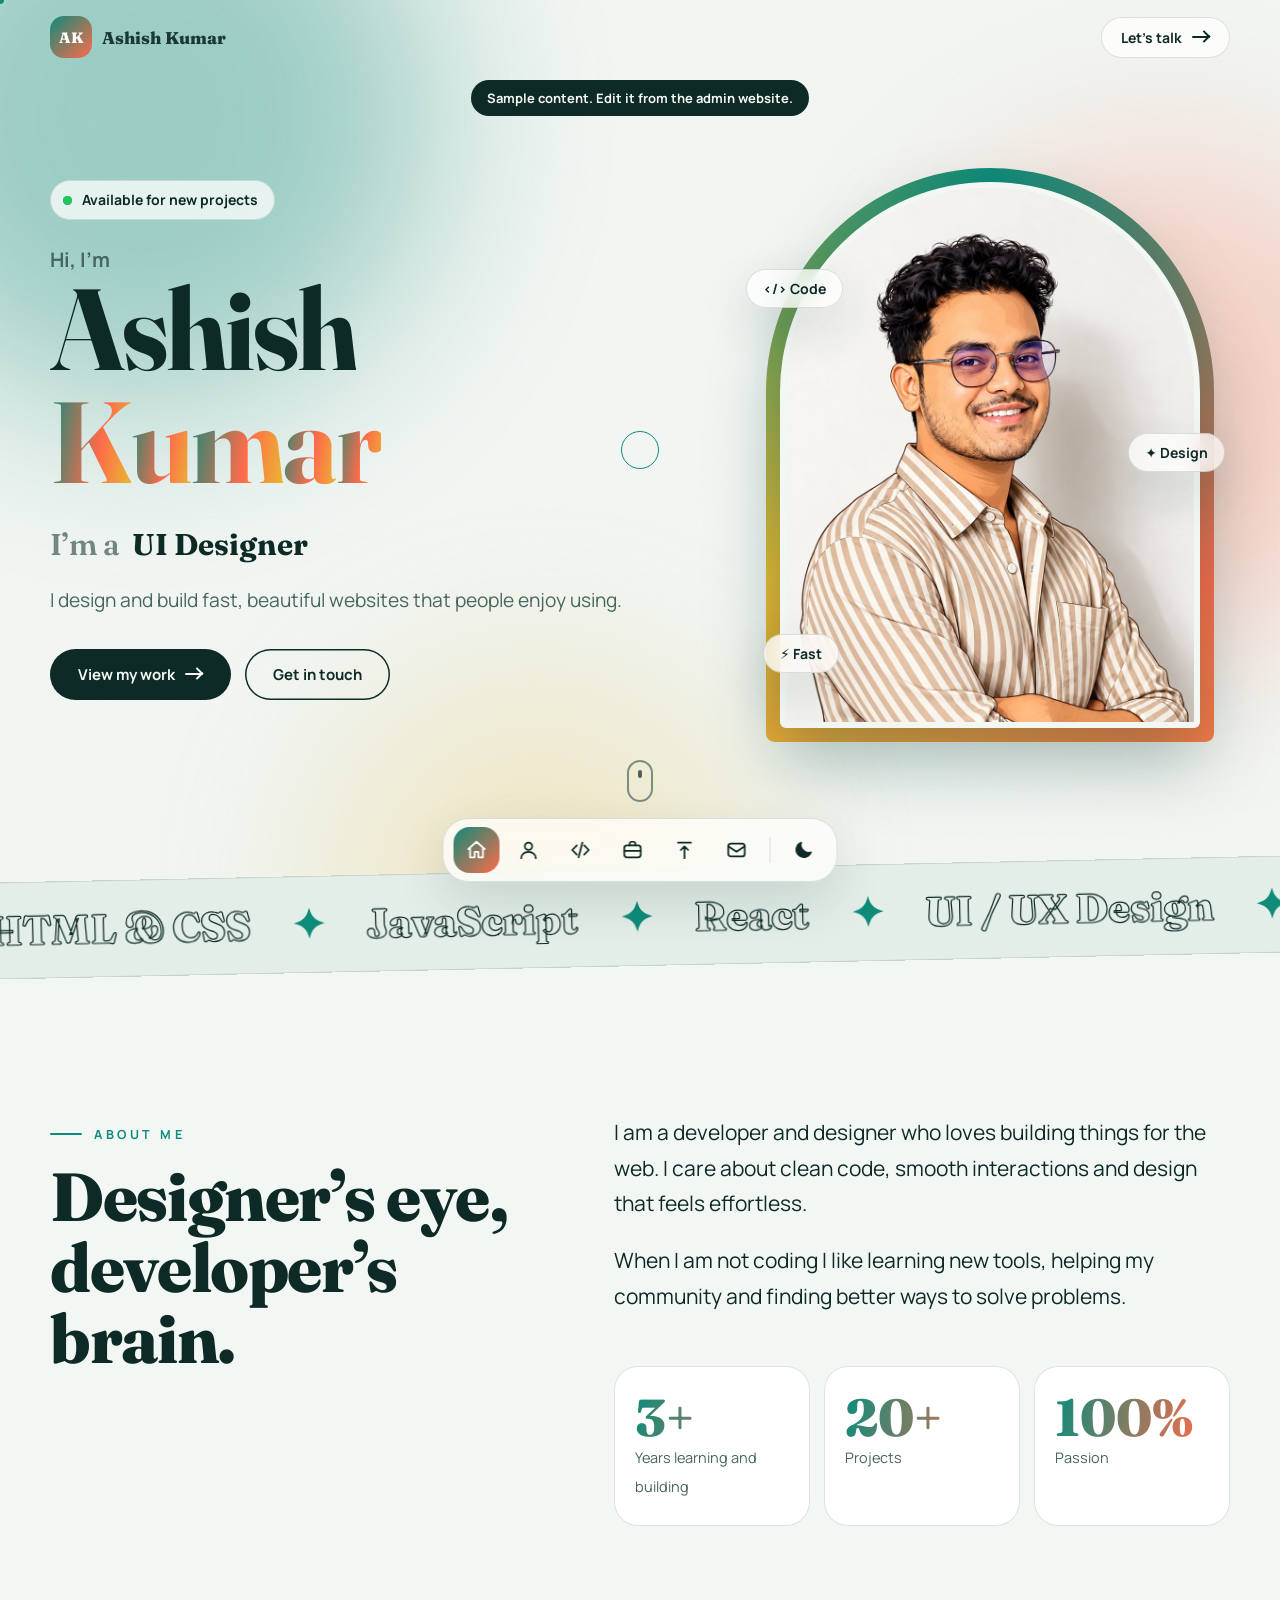
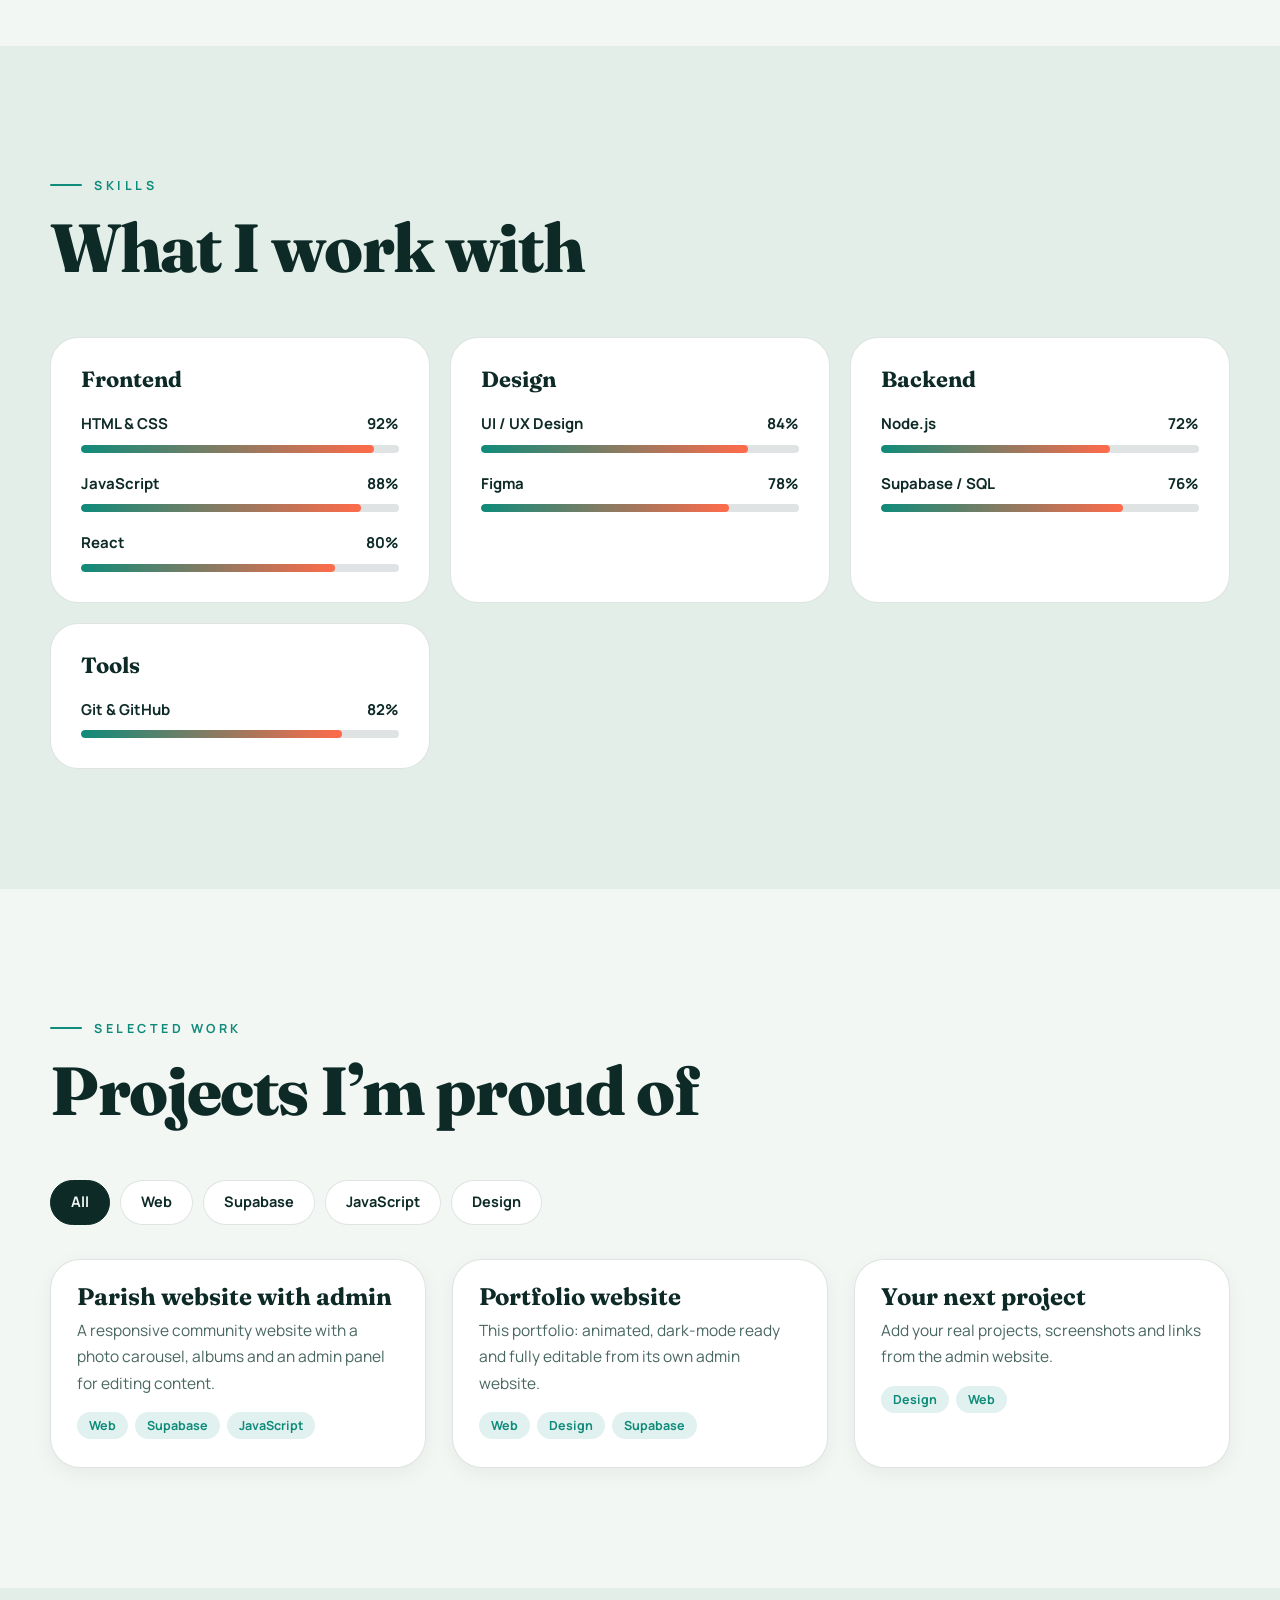
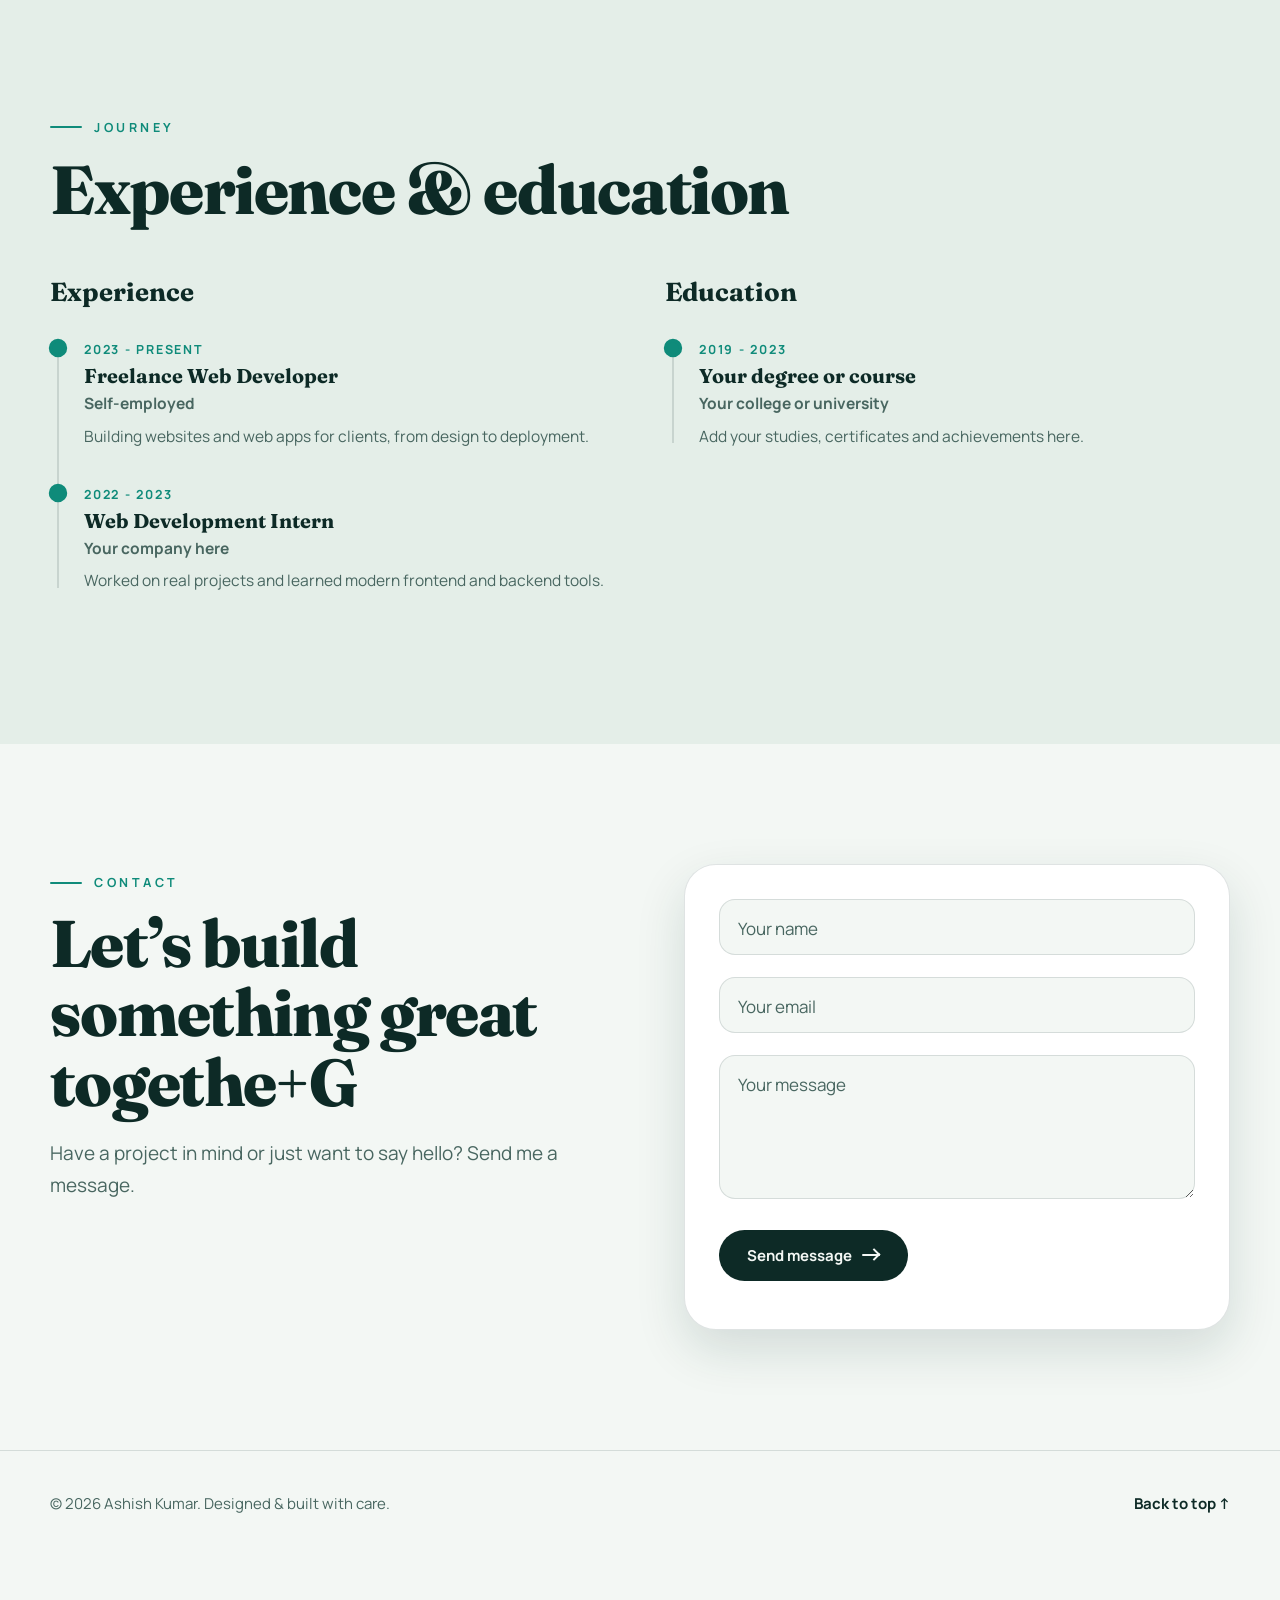
==== website/index.html @ c003b3d5 "first commit" ====
<!DOCTYPE html>
<html lang="en">

<head>
    <meta charset="utf-8">
    <meta name="viewport" content="width=device-width, initial-scale=1, viewport-fit=cover">
    <title>Ashish Kumar | Web Developer & Designer</title>
    <meta name="description"
        content="Portfolio of Ashish Kumar: web developer and designer building fast, beautiful, interactive websites.">
    <meta name="theme-color" content="#07120f">
    <meta property="og:title" content="Ashish Kumar | Portfolio">
    <meta property="og:image" content="images/ashish.jpg">
    <link rel="icon"
        href="data:image/svg+xml,%3Csvg xmlns='http://www.w3.org/2000/svg' viewBox='0 0 64 64'%3E%3Crect width='64' height='64' rx='18' fill='%230f8b7a'/%3E%3Ctext x='32' y='43' font-family='Arial' font-weight='800' font-size='30' text-anchor='middle' fill='white'%3EAK%3C/text%3E%3C/svg%3E">
    <link rel="preconnect" href="https://fonts.googleapis.com">
    <link rel="preconnect" href="https://fonts.gstatic.com" crossorigin>
    <link
        href="https://fonts.googleapis.com/css2?family=Fraunces:opsz,wght@9..144,500;9..144,700;9..144,800&family=Manrope:wght@400;500;700;800&display=swap"
        rel="stylesheet">
    <script>var t; try { t = localStorage.getItem("pf-theme") } catch (e) { } if (t !== "dark" && t !== "light") t = matchMedia("(prefers-color-scheme:dark)").matches ? "dark" : "light"; document.documentElement.setAttribute("data-theme", t); try { if (sessionStorage.getItem("pf-seen")) document.documentElement.classList.add("seen") } catch (e) { }</script>
    <link rel="stylesheet" href="css/style.css">
</head>

<body>
    <a class="skip" href="#main">Skip to content</a>
    <div class="pre" id="pre" aria-hidden="true">
        <div class="pre-in">
            <div class="pre-mark">AK</div>
            <div class="pre-bar"><i id="preBar"></i></div>
        </div>
    </div>
    <div class="aurora" aria-hidden="true"><i></i><i></i><i></i></div>
    <div class="grain" aria-hidden="true"></div>
    <div class="cur" id="cur" aria-hidden="true"></div>
    <div class="cur-ring" id="curRing" aria-hidden="true"></div>
    <div class="prog" id="prog" aria-hidden="true"></div>
    <div class="sample" id="sample" hidden>Sample content. Edit it from the admin website.</div>

    <header class="top"><a class="logo" href="#home" aria-label="Ashish Kumar, home"><span
                class="logo-mark">AK</span><span class="logo-t" id="logoName">Ashish Kumar</span></a><a
            class="btn btn-sm mag" href="#contact"><span>Let’s talk</span><i class="arr"></i></a></header>

    <nav class="dock" id="dock" aria-label="Main">
        <ul>
            <li><a href="#home" data-tip="Home"><svg viewBox="0 0 24 24">
                        <path d="M3 11l9-8 9 8M5 10v10h5v-6h4v6h5V10" />
                    </svg></a></li>
            <li><a href="#about" data-tip="About"><svg viewBox="0 0 24 24">
                        <circle cx="12" cy="8" r="4" />
                        <path d="M4 21c0-4.200 3.600-7 8-7s8 2.800 8 7" />
                    </svg></a></li>
            <li><a href="#skills" data-tip="Skills"><svg viewBox="0 0 24 24">
                        <path d="M8 7l-5 5 5 5M16 7l5 5-5 5M14 4l-4 16" />
                    </svg></a></li>
            <li><a href="#work" data-tip="Work"><svg viewBox="0 0 24 24">
                        <rect x="3" y="7" width="18" height="13" rx="3" />
                        <path d="M9 7V5a2 2 0 0 1 2-2h2a2 2 0 0 1 2 2v2M3 13h18" />
                    </svg></a></li>
            <li><a href="#journey" data-tip="Journey"><svg viewBox="0 0 24 24">
                        <path d="M12 21V8M12 8l-4 4M12 8l4 4M5 4h14" />
                    </svg></a></li>
            <li><a href="#contact" data-tip="Contact"><svg viewBox="0 0 24 24">
                        <rect x="3" y="5" width="18" height="14" rx="3" />
                        <path d="M3 8l9 6 9-6" />
                    </svg></a></li>
            <li class="sep" aria-hidden="true"></li>
            <li><button class="theme-btn" id="themeBtn" type="button" data-tip="Theme" aria-label="Switch to dark mode"
                    aria-pressed="false"><svg class="moon" viewBox="0 0 24 24" aria-hidden="true">
                        <path d="M20.500 14.200A8.500 8.500 0 0 1 9.800 3.500a8.500 8.500 0 1 0 10.700 10.700z" />
                    </svg><svg class="sun" viewBox="0 0 24 24" aria-hidden="true">
                        <circle cx="12" cy="12" r="4.200" />
                        <path
                            d="M12 2.500v2.200M12 19.300v2.200M2.500 12h2.200M19.300 12h2.200M5.300 5.300l1.600 1.600M17.100 17.100l1.600 1.600M5.300 18.700l1.600-1.600M17.100 6.900l1.600-1.600" />
                    </svg></button></li>
        </ul>
    </nav>

    <main id="main">
        <section class="hero" id="home">
            <div class="wrap hero-grid">
                <div class="hero-txt">
                    <p class="pill-s"><span class="live" id="avail"></span><span id="availT">Available for new
                            projects</span></p>
                    <p class="hi">Hi, I’m</p>
                    <h1 id="hName" aria-label="Ashish Kumar"></h1>
                    <p class="role"><span class="role-pre">I’m a</span><span class="role-win"><span class="role-list"
                                id="roleList"></span></span></p>
                    <p class="tag" id="hTag"></p>
                    <div class="cta"><a class="btn mag" href="#work"><span>View my work</span><i class="arr"></i></a><a
                            class="btn btn-line mag" id="resumeBtn" href="#contact"><span>Get in touch</span></a></div>
                    <ul class="socials" id="heroSocial"></ul>
                </div>
                <div class="hero-art">
                    <div class="frame" id="frame">
                        <div class="ring"></div>
                        <div class="arch"><img id="hPhoto" src="images/ashish.jpg" alt="Portrait of Ashish Kumar"
                                width="900" height="1599" fetchpriority="high"></div>
                    </div>
                    <span class="chip c1">&lt;/&gt; Code</span><span class="chip c2">✦ Design</span><span
                        class="chip c3">⚡ Fast</span>
                </div>
            </div><a class="cue" href="#about" aria-label="Scroll down"><span></span></a>
        </section>

        <div class="marquee" aria-hidden="true">
            <div class="mq" id="mq"></div>
        </div>

        <section id="about">
            <div class="wrap about">
                <div class="rv">
                    <p class="eyebrow">About me</p>
                    <h2 class="scr" id="aTitle">Designer’s eye, developer’s brain.</h2>
                </div>
                <div class="about-body">
                    <div class="rv" id="aText"></div>
                    <ul class="facts rv" id="facts"></ul>
                    <div class="stats" id="stats"></div>
                </div>
            </div>
        </section>

        <section class="alt" id="skills">
            <div class="wrap">
                <header class="head rv">
                    <p class="eyebrow">Skills</p>
                    <h2 class="scr">What I work with</h2>
                </header>
                <div class="skill-grid" id="skillGrid"></div>
            </div>
        </section>

        <section id="work">
            <div class="wrap">
                <header class="head rv">
                    <p class="eyebrow">Selected work</p>
                    <h2 class="scr">Projects I’m proud of</h2>
                </header>
                <div class="filters rv" id="filters" role="group" aria-label="Filter projects"></div>
                <div class="proj-grid" id="projGrid"></div>
            </div>
        </section>

        <section class="alt" id="journey">
            <div class="wrap">
                <header class="head rv">
                    <p class="eyebrow">Journey</p>
                    <h2 class="scr">Experience &amp; education</h2>
                </header>
                <div class="journey">
                    <div>
                        <h3 class="jh rv">Experience</h3>
                        <ol class="tl" id="expList"></ol>
                    </div>
                    <div>
                        <h3 class="jh rv">Education</h3>
                        <ol class="tl" id="eduList"></ol>
                    </div>
                </div>
            </div>
        </section>

        <section id="contact">
            <div class="wrap">
                <div class="contact">
                    <div class="rv">
                        <p class="eyebrow">Contact</p>
                        <h2 class="big scr">Let’s build something great together.</h2>
                        <p class="lead" id="cLead">Have a project in mind or just want to say hello? Send me a message.
                        </p>
                        <ul class="c-list" id="cList"></ul>
                        <ul class="socials big" id="cSocial"></ul>
                    </div>
                    <form class="form rv" id="form" novalidate>
                        <div class="fld"><input id="f-name" placeholder=" " autocomplete="name"><label for="f-name">Your
                                name</label>
                            <p class="err" data-for="f-name"></p>
                        </div>
                        <div class="fld"><input id="f-email" type="email" placeholder=" " autocomplete="email"><label
                                for="f-email">Your email</label>
                            <p class="err" data-for="f-email"></p>
                        </div>
                        <div class="fld"><textarea id="f-msg" rows="5" placeholder=" "></textarea><label
                                for="f-msg">Your message</label>
                            <p class="err" data-for="f-msg"></p>
                        </div>
                        <button class="btn mag" type="submit"><span>Send message</span><i class="arr"></i></button>
                        <p class="ok" id="ok" role="status"></p>
                    </form>
                </div>
            </div>
        </section>
    </main>
    <footer>
        <div class="wrap">
            <p>© <span id="yr"></span> <span id="fName">Ashish Kumar</span>. Designed &amp; built with care.</p><a
                href="#home" class="to-top">Back to top ↑</a>
        </div>
    </footer>

    <dialog id="modal" aria-label="Project details">
        <div class="m-card">
            <button class="m-x" id="mClose" type="button" aria-label="Close"><svg viewBox="0 0 24 24">
                    <path d="M6 6l12 12M18 6L6 18" />
                </svg></button>
            <div class="m-gal">
                <div class="m-stage" id="mStage"></div>
                <div class="m-thumbs" id="mThumbs"></div>
            </div>
            <div class="m-info">
                <p class="eyebrow" id="mTags"></p>
                <h3 id="mTitle"></h3>
                <p id="mDesc"></p>
                <div class="cta" id="mLinks"></div>
            </div>
        </div>
    </dialog>

    <script src="data/config.js"></script>
    <script src="js/defaults.js"></script>
    <script src="data/site-data.js"></script>
    <script src="js/main.js"></script>
</body>

</html>
---- website/css/style.css ----
/* Ashish Kumar portfolio. Light and dark themes via [data-theme]. */
:root {
    --bg: #f3f7f4;
    --bg2: #e4eee8;
    --card: #ffffff;
    --ink: #0d2a26;
    --txt: #486660;
    --line: rgba(13, 42, 38, .13);
    --acc: #0f8b7a;
    --acc2: #ff6b4a;
    --acc3: #e8b931;
    --glass: rgba(255, 255, 255, .74);
    --shadow: 0 20px 50px rgba(13, 60, 52, .14);
    --display: "Fraunces", Georgia, "Times New Roman", serif;
    --body: "Manrope", "Segoe UI", system-ui, sans-serif;
    --ease: cubic-bezier(.22, .8, .24, 1);
    --spring: cubic-bezier(.34, 1.5, .64, 1);
    color-scheme: light
}

:root[data-theme="dark"] {
    --bg: #07120f;
    --bg2: #0b1a16;
    --card: #112520;
    --ink: #eefaf5;
    --txt: #9ab8af;
    --line: rgba(180, 255, 230, .13);
    --acc: #3de0c0;
    --acc2: #ff8a6b;
    --acc3: #f2cf5b;
    --glass: rgba(12, 30, 26, .74);
    --shadow: 0 20px 50px rgba(0, 0, 0, .5);
    color-scheme: dark
}

*,
*::before,
*::after {
    box-sizing: border-box
}

html {
    scroll-padding-top: 80px;
    -webkit-text-size-adjust: 100%
}

body {
    margin: 0;
    background: var(--bg);
    color: var(--txt);
    font: 400 17px/1.7 var(--body);
    overflow-x: hidden
}

img {
    max-width: 100%;
    display: block
}

a {
    color: inherit
}

p {
    margin: 0
}

h1,
h2,
h3 {
    margin: 0;
    color: var(--ink);
    font-family: var(--display);
    line-height: 1.05
}

ul,
ol {
    list-style: none;
    margin: 0;
    padding: 0
}

button {
    font: inherit;
    color: inherit
}

:focus-visible {
    outline: 3px solid var(--acc);
    outline-offset: 3px;
    border-radius: 8px
}

.skip {
    position: fixed;
    left: 12px;
    top: -70px;
    z-index: 300;
    background: var(--ink);
    color: var(--bg);
    padding: 10px 16px;
    border-radius: 10px;
    font-weight: 700;
    transition: top .2s
}

.skip:focus {
    top: 12px
}

.wrap {
    width: min(1180px, 100% - 44px);
    margin-inline: auto
}

section {
    position: relative;
    padding: 120px 0
}

.alt {
    background: var(--bg2)
}

.eyebrow {
    display: inline-flex;
    align-items: center;
    gap: 12px;
    font: 700 12.5px var(--body);
    letter-spacing: .28em;
    text-transform: uppercase;
    color: var(--acc);
    margin-bottom: 18px
}

.eyebrow::before {
    content: "";
    width: 32px;
    height: 2px;
    background: currentColor;
    border-radius: 2px
}

.head {
    margin-bottom: 54px
}

.head h2,
.about h2 {
    font-size: clamp(36px, 5.4vw, 68px);
    font-weight: 800;
    letter-spacing: -.02em
}

.grad {
    background: linear-gradient(100deg, var(--acc), var(--acc2) 55%, var(--acc3));
    -webkit-background-clip: text;
    background-clip: text;
    color: transparent
}

/* ambient background */
.aurora {
    position: fixed;
    inset: 0;
    z-index: -2;
    overflow: hidden;
    pointer-events: none
}

.aurora i {
    position: absolute;
    border-radius: 50%;
    filter: blur(90px);
    opacity: .38;
    animation: float 22s ease-in-out infinite alternate
}

.aurora i:nth-child(1) {
    width: 46vmax;
    height: 46vmax;
    left: -12vmax;
    top: -14vmax;
    background: var(--acc)
}

.aurora i:nth-child(2) {
    width: 38vmax;
    height: 38vmax;
    right: -10vmax;
    top: 18vh;
    background: var(--acc2);
    animation-delay: -8s;
    opacity: .28
}

.aurora i:nth-child(3) {
    width: 34vmax;
    height: 34vmax;
    left: 25vw;
    bottom: -16vmax;
    background: var(--acc3);
    animation-delay: -14s;
    opacity: .22
}

:root[data-theme="dark"] .aurora i {
    opacity: .3
}

@keyframes float {
    from {
        transform: translate(0, 0) scale(1)
    }

    to {
        transform: translate(6vmax, 5vmax) scale(1.18)
    }
}

.grain {
    position: fixed;
    inset: 0;
    z-index: -1;
    pointer-events: none;
    opacity: .05;
    background-image: url("data:image/svg+xml,%3Csvg xmlns='http://www.w3.org/2000/svg' width='160' height='160'%3E%3Cfilter id='n'%3E%3CfeTurbulence type='fractalNoise' baseFrequency='.9' numOctaves='2'/%3E%3C/filter%3E%3Crect width='100%25' height='100%25' filter='url(%23n)'/%3E%3C/svg%3E")
}

.prog {
    position: fixed;
    left: 0;
    top: 0;
    height: 3px;
    width: 100%;
    z-index: 120;
    transform-origin: left;
    transform: scaleX(0);
    background: linear-gradient(90deg, var(--acc), var(--acc2), var(--acc3))
}

.sample {
    position: absolute;
    left: 50%;
    top: 80px;
    transform: translateX(-50%);
    z-index: 90;
    width: max-content;
    max-width: calc(100vw - 32px);
    padding: 7px 16px;
    border-radius: 99px;
    background: var(--ink);
    color: var(--bg);
    font-size: 13px;
    font-weight: 700;
    text-align: center
}

/* preloader */
.pre {
    position: fixed;
    inset: 0;
    z-index: 500;
    display: grid;
    place-items: center;
    background: var(--bg);
    transition: clip-path 1s var(--ease) .15s;
    clip-path: inset(0 0 0 0)
}

.pre.done {
    clip-path: inset(0 0 100% 0)
}

.seen .pre {
    display: none
}

.pre-in {
    display: grid;
    gap: 22px;
    justify-items: center
}

.pre-mark {
    font: 700 clamp(64px, 14vw, 120px) var(--display);
    letter-spacing: -.02em;
    background: linear-gradient(100deg, var(--acc), var(--acc2), var(--acc3));
    background-size: 200% 100%;
    -webkit-background-clip: text;
    background-clip: text;
    color: transparent;
    animation: shine 2.2s linear infinite
}

.pre-bar {
    width: min(220px, 50vw);
    height: 3px;
    border-radius: 3px;
    background: var(--line);
    overflow: hidden
}

.pre-bar i {
    display: block;
    height: 100%;
    width: 0;
    background: var(--acc);
    transition: width .2s
}

@keyframes shine {
    to {
        background-position: -200% 0
    }
}

/* custom cursor (mouse only) */
.cur,
.cur-ring {
    position: fixed;
    left: 0;
    top: 0;
    z-index: 400;
    pointer-events: none;
    border-radius: 50%;
    opacity: 0;
    transition: opacity .3s
}

.cur {
    width: 8px;
    height: 8px;
    margin: -4px 0 0 -4px;
    background: var(--acc)
}

.cur-ring {
    width: 38px;
    height: 38px;
    margin: -19px 0 0 -19px;
    border: 1.5px solid var(--acc);
    transition: opacity .3s, width .35s var(--spring), height .35s var(--spring), margin .35s var(--spring), background .3s
}

.has-cursor .cur,
.has-cursor .cur-ring {
    opacity: 1
}

.has-cursor .cur-ring.big {
    width: 64px;
    height: 64px;
    margin: -32px 0 0 -32px;
    background: color-mix(in srgb, var(--acc) 14%, transparent)
}

@media (hover:hover) and (pointer:fine) {

    .has-cursor,
    .has-cursor a,
    .has-cursor button {
        cursor: none
    }
}

/* top bar */
.top {
    position: fixed;
    z-index: 100;
    left: 0;
    right: 0;
    top: 0;
    display: flex;
    justify-content: space-between;
    align-items: center;
    padding: 16px max(22px, calc((100vw - 1180px)/2));
    pointer-events: none
}

.top>* {
    pointer-events: auto
}

.logo {
    display: flex;
    align-items: center;
    gap: 10px;
    text-decoration: none;
    color: var(--ink);
    font: 800 17px var(--display)
}

.logo-mark {
    display: grid;
    place-items: center;
    width: 42px;
    height: 42px;
    border-radius: 14px;
    background: linear-gradient(135deg, var(--acc), var(--acc2));
    color: #fff;
    font-size: 15px;
    transition: transform .6s var(--spring)
}

.logo:hover .logo-mark {
    transform: rotate(-12deg) scale(1.08)
}

.logo-t {
    opacity: .9
}

/* buttons */
.btn {
    position: relative;
    display: inline-flex;
    align-items: center;
    gap: 10px;
    padding: 15px 28px;
    border: 0;
    border-radius: 99px;
    background: var(--ink);
    color: var(--bg);
    font: 700 15px var(--body);
    text-decoration: none;
    cursor: pointer;
    overflow: hidden;
    isolation: isolate;
    transition: transform .35s var(--spring), box-shadow .35s, background .3s, color .3s;
    -webkit-tap-highlight-color: transparent
}

.btn::before {
    content: "";
    position: absolute;
    inset: 0;
    z-index: -1;
    background: linear-gradient(110deg, var(--acc), var(--acc2));
    opacity: 0;
    transition: opacity .4s
}

.btn:hover {
    transform: translateY(-3px);
    box-shadow: 0 14px 34px color-mix(in srgb, var(--acc) 40%, transparent);
    color: #fff
}

.btn:hover::before {
    opacity: 1
}

.btn:active {
    transform: scale(.96);
    transition-duration: .1s
}

.btn-sm {
    padding: 11px 20px;
    font-size: 14px;
    background: var(--glass);
    color: var(--ink);
    backdrop-filter: blur(14px);
    -webkit-backdrop-filter: blur(14px);
    box-shadow: inset 0 0 0 1px var(--line)
}

.btn-line {
    background: transparent;
    color: var(--ink);
    box-shadow: inset 0 0 0 1.5px var(--ink)
}

.arr {
    position: relative;
    width: 18px;
    height: 2px;
    background: currentColor;
    border-radius: 2px;
    transition: width .35s var(--ease)
}

.arr::after {
    content: "";
    position: absolute;
    right: 0;
    top: -4px;
    width: 9px;
    height: 9px;
    border-top: 2px solid currentColor;
    border-right: 2px solid currentColor;
    transform: rotate(45deg) translate(-1px, 1px)
}

.btn:hover .arr {
    width: 28px
}

.ripple {
    position: absolute;
    z-index: -1;
    border-radius: 50%;
    background: #fff;
    opacity: .35;
    pointer-events: none;
    transform: scale(0);
    animation: ripple .7s var(--ease) forwards
}

@keyframes ripple {
    to {
        transform: scale(1);
        opacity: 0
    }
}

/* dock */
.dock {
    position: fixed;
    z-index: 110;
    left: 50%;
    bottom: calc(18px + env(safe-area-inset-bottom, 0px));
    transform: translateX(-50%);
    padding: 8px 10px;
    border-radius: 26px;
    background: var(--glass);
    border: 1px solid var(--line);
    backdrop-filter: blur(20px) saturate(1.5);
    -webkit-backdrop-filter: blur(20px) saturate(1.5);
    box-shadow: var(--shadow);
    transition: transform .6s var(--ease), opacity .4s
}

.dock.away {
    transform: translate(-50%, 160%);
    opacity: 0
}

.dock ul {
    display: flex;
    align-items: flex-end;
    gap: 6px
}

.dock li {
    position: relative
}

.dock a,
.dock .theme-btn {
    --s: 1;
    position: relative;
    display: grid;
    place-items: center;
    width: 46px;
    height: 46px;
    border-radius: 16px;
    border: 0;
    background: transparent;
    color: var(--ink);
    cursor: pointer;
    transform: scale(var(--s));
    transform-origin: bottom center;
    transition: background .3s, color .3s, transform .18s ease-out
}

.dock svg {
    width: 22px;
    height: 22px;
    fill: none;
    stroke: currentColor;
    stroke-width: 1.9;
    stroke-linecap: round;
    stroke-linejoin: round
}

.dock a:hover,
.dock .theme-btn:hover {
    background: color-mix(in srgb, var(--acc) 14%, transparent)
}

.dock a.on {
    background: linear-gradient(135deg, var(--acc), var(--acc2));
    color: #fff
}

.dock [data-tip]::after {
    content: attr(data-tip);
    position: absolute;
    left: 50%;
    bottom: calc(100% + 14px);
    transform: translate(-50%, 6px);
    padding: 5px 11px;
    border-radius: 9px;
    background: var(--ink);
    color: var(--bg);
    font: 700 12px var(--body);
    white-space: nowrap;
    opacity: 0;
    pointer-events: none;
    transition: opacity .2s, transform .3s var(--ease)
}

.dock [data-tip]:hover::after {
    opacity: 1;
    transform: translate(-50%, 0)
}

.dock .sep {
    width: 1px;
    height: 26px;
    align-self: center;
    background: var(--line);
    margin: 0 4px
}

.theme-btn svg {
    position: absolute;
    transition: transform .7s var(--ease), opacity .4s
}

.theme-btn .moon {
    fill: currentColor;
    stroke-width: 1.2
}

.theme-btn .sun {
    opacity: 0;
    transform: rotate(-120deg) scale(.3)
}

:root[data-theme="dark"] .theme-btn .sun {
    opacity: 1;
    transform: none
}

:root[data-theme="dark"] .theme-btn .moon {
    opacity: 0;
    transform: rotate(120deg) scale(.3)
}

@media (max-width:640px) {
    .dock {
        width: min(420px, calc(100% - 20px));
        padding: 6px
    }

    .dock ul {
        justify-content: space-between;
        gap: 0
    }

    .dock a,
    .dock .theme-btn {
        width: 42px;
        height: 42px
    }

    .dock [data-tip]::after {
        display: none
    }

    .dock .sep {
        display: none
    }

    .logo-t {
        display: none
    }
}

/* hero */
.hero {
    min-height: 100svh;
    display: grid;
    align-items: center;
    padding: 130px 0 120px;
    overflow: hidden
}

.hero-grid {
    display: grid;
    grid-template-columns: 1.15fr .85fr;
    gap: 50px;
    align-items: center
}

.pill-s {
    display: inline-flex;
    align-items: center;
    gap: 10px;
    padding: 7px 16px 7px 12px;
    border-radius: 99px;
    background: var(--glass);
    border: 1px solid var(--line);
    font-weight: 700;
    font-size: 14px;
    color: var(--ink);
    backdrop-filter: blur(10px)
}

.live {
    position: relative;
    width: 9px;
    height: 9px;
    border-radius: 50%;
    background: #22c55e
}

.live::after {
    content: "";
    position: absolute;
    inset: 0;
    border-radius: 50%;
    background: #22c55e;
    animation: ping 2s infinite
}

@keyframes ping {
    to {
        transform: scale(3.2);
        opacity: 0
    }
}

.pill-s.off .live,
.pill-s.off .live::after {
    background: #9ca3af
}

.hi {
    margin: 26px 0 4px;
    font: 700 20px var(--body);
    color: var(--txt)
}

#hName {
    font-size: clamp(50px, 9vw, 128px);
    font-weight: 700;
    letter-spacing: -.025em;
    line-height: .9
}

#hName .wd {
    display: inline-block;
    overflow: hidden;
    vertical-align: top;
    padding-bottom: .08em;
    margin-right: .18em
}

#hName .ch {
    display: inline-block;
    transform: translateY(110%) rotate(8deg);
    transition: transform 1s var(--ease);
    transition-delay: calc(var(--i)*55ms + .3s)
}

.ready #hName .ch {
    transform: none
}

#hName .wd:last-child .ch {
    background: linear-gradient(100deg, var(--acc), var(--acc2) 60%, var(--acc3));
    -webkit-background-clip: text;
    background-clip: text;
    color: transparent
}

.role {
    display: flex;
    align-items: center;
    gap: 12px;
    margin-top: 22px;
    font: 700 clamp(20px, 2.6vw, 30px) var(--display);
    color: var(--ink)
}

.role-pre {
    opacity: .55;
    font-weight: 600
}

.role-win {
    display: block;
    height: 1.3em;
    overflow: hidden
}

.role-list {
    display: block;
    transition: transform .7s var(--ease)
}

.role-list span {
    display: block;
    height: 1.3em;
    line-height: 1.3em;
    white-space: nowrap
}

.tag {
    max-width: 34em;
    margin-top: 20px;
    font-size: clamp(17px, 1.5vw, 19.5px)
}

.hero-txt>* {
    opacity: 0;
    transform: translateY(24px);
    transition: opacity .9s var(--ease), transform .9s var(--ease)
}

.ready .hero-txt>* {
    opacity: 1;
    transform: none
}

.ready .hero-txt>:nth-child(1) {
    transition-delay: .1s
}

.ready .hero-txt>:nth-child(2) {
    transition-delay: .2s
}

.ready .hero-txt>:nth-child(3) {
    transition-delay: 0s;
    transform: none;
    opacity: 1
}

.ready .hero-txt>:nth-child(4) {
    transition-delay: .9s
}

.ready .hero-txt>:nth-child(5) {
    transition-delay: 1s
}

.ready .hero-txt>:nth-child(6) {
    transition-delay: 1.1s
}

.ready .hero-txt>:nth-child(7) {
    transition-delay: 1.25s
}

.hero-txt>#hName {
    opacity: 1;
    transform: none
}

.cta {
    display: flex;
    flex-wrap: wrap;
    gap: 14px;
    margin-top: 32px
}

.socials {
    display: flex;
    flex-wrap: wrap;
    gap: 10px;
    margin-top: 30px
}

.socials a {
    display: grid;
    place-items: center;
    min-width: 44px;
    height: 44px;
    padding: 0 14px;
    border-radius: 99px;
    border: 1px solid var(--line);
    background: var(--glass);
    color: var(--ink);
    font: 700 13.5px var(--body);
    text-decoration: none;
    backdrop-filter: blur(8px);
    transition: transform .35s var(--spring), background .3s, color .3s, border-color .3s
}

.socials a:hover {
    transform: translateY(-4px);
    background: var(--ink);
    color: var(--bg);
    border-color: var(--ink)
}

.hero-art {
    position: relative;
    justify-self: center;
    width: min(420px, 78vw)
}

.frame {
    position: relative;
    aspect-ratio: 4/5.2;
    transition: transform .2s ease-out;
    transform-style: preserve-3d
}

.ring {
    position: absolute;
    inset: -14px;
    border-radius: 999px 999px 38px 38px;
    background: conic-gradient(from var(--a, 0deg), var(--acc), var(--acc2), var(--acc3), var(--acc));
    animation: spin 8s linear infinite;
    filter: blur(.3px)
}

@property --a {
    syntax: "<angle>";
    inherits: false;
    initial-value: 0deg
}

@keyframes spin {
    to {
        --a: 360deg
    }
}

.arch {
    position: absolute;
    inset: 0;
    border-radius: 999px 999px 28px 28px;
    overflow: hidden;
    background: #e7e7ea;
    box-shadow: 0 30px 70px rgba(10, 70, 60, .35);
    border: 6px solid var(--bg)
}

.arch img {
    width: 100%;
    height: 100%;
    object-fit: cover;
    object-position: 50% 12%;
    transform: scale(1.04);
    transition: transform 1.4s var(--ease)
}

.frame:hover .arch img {
    transform: scale(1.1)
}

.chip {
    position: absolute;
    z-index: 3;
    padding: 9px 16px;
    border-radius: 99px;
    background: var(--glass);
    border: 1px solid var(--line);
    backdrop-filter: blur(12px);
    -webkit-backdrop-filter: blur(12px);
    font: 700 14px var(--body);
    color: var(--ink);
    box-shadow: var(--shadow);
    animation: bob 5s ease-in-out infinite
}

.c1 {
    left: -8%;
    top: 16%
}

.c2 {
    right: -6%;
    top: 46%;
    animation-delay: -1.6s
}

.c3 {
    left: -4%;
    bottom: 10%;
    animation-delay: -3.2s
}

@keyframes bob {
    50% {
        transform: translateY(-14px)
    }
}

.cue {
    position: absolute;
    left: 50%;
    bottom: 98px;
    width: 26px;
    height: 42px;
    margin-left: -13px;
    border: 2px solid var(--txt);
    border-radius: 16px;
    opacity: .7
}

.cue span {
    position: absolute;
    left: 50%;
    top: 8px;
    width: 4px;
    height: 8px;
    margin-left: -2px;
    border-radius: 2px;
    background: var(--ink);
    animation: wheel 1.8s ease-in-out infinite
}

@keyframes wheel {
    0% {
        transform: translateY(0);
        opacity: 1
    }

    70% {
        transform: translateY(14px);
        opacity: 0
    }

    100% {
        opacity: 0
    }
}

@media (max-width:900px) {
    .hero {
        padding: 110px 0 130px
    }

    .hero-grid {
        grid-template-columns: 1fr;
        gap: 40px
    }

    .hero-art {
        order: -1;
        width: min(270px, 64vw)
    }

    .cue {
        display: none
    }

    #hName {
        font-size: clamp(50px, 15vw, 92px)
    }
}

/* marquee */
.marquee {
    overflow: hidden;
    padding: 22px 0;
    border-block: 1px solid var(--line);
    background: var(--bg2);
    transform: rotate(-1.2deg) scale(1.02);
    margin: -30px 0 30px
}

.mq {
    display: flex;
    width: max-content;
    gap: 40px;
    animation: mq 38s linear infinite
}

.mq span {
    font: 800 clamp(22px, 3.4vw, 40px) var(--display);
    letter-spacing: -.01em;
    white-space: nowrap;
    color: transparent;
    -webkit-text-stroke: 1.2px var(--ink);
    display: flex;
    align-items: center;
    gap: 40px
}

.mq span::after {
    content: "✦";
    -webkit-text-stroke: 0;
    color: var(--acc)
}

.marquee:hover .mq {
    animation-play-state: paused
}

@keyframes mq {
    to {
        transform: translateX(-50%)
    }
}

/* reveal */
.rv {
    opacity: 0;
    transform: translateY(40px);
    transition: opacity .9s var(--ease) var(--d, 0s), transform .9s var(--ease) var(--d, 0s)
}

.rv.in {
    opacity: 1;
    transform: none
}

/* about */
.about {
    display: grid;
    grid-template-columns: .9fr 1.1fr;
    gap: 60px;
    align-items: start
}

.about h2 {
    position: sticky;
    top: 110px
}

.about-body p {
    font-size: clamp(18px, 1.8vw, 21px);
    line-height: 1.7;
    margin-bottom: 1em;
    color: var(--ink)
}

.facts {
    display: grid;
    grid-template-columns: repeat(auto-fit, minmax(200px, 1fr));
    gap: 12px;
    margin: 26px 0
}

.facts li {
    padding: 14px 18px;
    border-radius: 18px;
    background: var(--card);
    border: 1px solid var(--line)
}

.facts b {
    display: block;
    font: 700 11.5px var(--body);
    letter-spacing: .2em;
    text-transform: uppercase;
    color: var(--acc)
}

.facts a {
    word-break: break-all
}

.stats {
    display: grid;
    grid-template-columns: repeat(auto-fit, minmax(150px, 1fr));
    gap: 14px;
    margin-top: 10px
}

.stat {
    padding: 24px 20px;
    border-radius: 24px;
    background: var(--card);
    border: 1px solid var(--line);
    transition: transform .45s var(--spring), box-shadow .35s
}

.stat:hover {
    transform: translateY(-6px) rotate(-1deg);
    box-shadow: var(--shadow)
}

.stat b {
    display: block;
    font: 800 clamp(36px, 4.4vw, 52px) var(--display);
    line-height: 1;
    background: linear-gradient(100deg, var(--acc), var(--acc2));
    -webkit-background-clip: text;
    background-clip: text;
    color: transparent
}

.stat span {
    font-size: 14.5px
}

@media (max-width:900px) {
    .about {
        grid-template-columns: 1fr;
        gap: 26px
    }

    .about h2 {
        position: static
    }

    section {
        padding: 84px 0
    }
}

/* skills */
.skill-grid {
    display: grid;
    grid-template-columns: repeat(auto-fit, minmax(300px, 1fr));
    gap: 20px
}

.sk-cat {
    padding: 30px;
    border-radius: 28px;
    background: var(--card);
    border: 1px solid var(--line);
    transition: transform .45s var(--spring), box-shadow .35s
}

.sk-cat:hover {
    transform: translateY(-6px);
    box-shadow: var(--shadow)
}

.sk-cat h3 {
    font-size: 22px;
    margin-bottom: 20px
}

.sk {
    margin-bottom: 18px
}

.sk:last-child {
    margin-bottom: 0
}

.sk-row {
    display: flex;
    justify-content: space-between;
    font-weight: 700;
    font-size: 15px;
    color: var(--ink);
    margin-bottom: 8px
}

.sk-bar {
    height: 8px;
    border-radius: 8px;
    background: var(--line);
    overflow: hidden
}

.sk-bar i {
    display: block;
    height: 100%;
    width: 0;
    border-radius: 8px;
    background: linear-gradient(90deg, var(--acc), var(--acc2));
    transition: width 1.4s var(--ease) var(--d, 0s)
}

.in .sk-bar i {
    width: var(--w)
}

/* projects */
.filters {
    display: flex;
    flex-wrap: wrap;
    gap: 10px;
    margin-bottom: 34px
}

.filters button {
    padding: 9px 20px;
    border-radius: 99px;
    border: 1px solid var(--line);
    background: var(--card);
    color: var(--ink);
    font-weight: 700;
    font-size: 14.5px;
    cursor: pointer;
    transition: background .3s, color .3s, transform .35s var(--spring), border-color .3s
}

.filters button:hover {
    transform: translateY(-3px)
}

.filters button[aria-pressed="true"] {
    background: var(--ink);
    color: var(--bg);
    border-color: var(--ink)
}

.proj-grid {
    display: grid;
    grid-template-columns: repeat(auto-fill, minmax(330px, 1fr));
    gap: 26px
}

.proj {
    position: relative;
    display: flex;
    flex-direction: column;
    padding: 0;
    border: 1px solid var(--line);
    border-radius: 30px;
    background: var(--card);
    overflow: hidden;
    text-align: left;
    cursor: pointer;
    transform-style: preserve-3d;
    transition: transform .25s ease-out, opacity .5s var(--ease), box-shadow .35s;
    box-shadow: 0 6px 20px rgba(0, 0, 0, .05)
}

.proj:hover {
    box-shadow: var(--shadow)
}

.proj.hide {
    display: none
}

.proj.pop {
    animation: pop .6s var(--ease) both
}

@keyframes pop {
    from {
        opacity: 0;
        transform: scale(.92) translateY(20px)
    }
}

.proj::after {
    content: "";
    position: absolute;
    inset: 0;
    pointer-events: none;
    background: radial-gradient(420px circle at var(--mx, 50%) var(--my, 0%), color-mix(in srgb, var(--acc) 20%, transparent), transparent 55%);
    opacity: 0;
    transition: opacity .35s
}

.proj:hover::after {
    opacity: 1
}

.p-cover {
    position: relative;
    aspect-ratio: 16/10;
    overflow: hidden;
    background: linear-gradient(135deg, var(--acc), var(--acc2) 70%, var(--acc3))
}

.p-cover img {
    width: 100%;
    height: 100%;
    object-fit: cover;
    transition: transform 1.1s var(--ease)
}

.proj:hover .p-cover img {
    transform: scale(1.08)
}

.p-cover .ini {
    position: absolute;
    inset: 0;
    display: grid;
    place-items: center;
    font: 800 64px var(--display);
    color: rgba(255, 255, 255, .85);
    letter-spacing: -.04em
}

.p-go {
    position: absolute;
    right: 16px;
    bottom: 16px;
    display: grid;
    place-items: center;
    width: 46px;
    height: 46px;
    border-radius: 50%;
    background: #fff;
    color: #12141a;
    transform: translateY(20px) scale(.6);
    opacity: 0;
    transition: transform .5s var(--spring), opacity .3s
}

.p-go svg {
    width: 20px;
    height: 20px;
    fill: none;
    stroke: currentColor;
    stroke-width: 2.2;
    stroke-linecap: round;
    stroke-linejoin: round
}

.proj:hover .p-go {
    transform: none;
    opacity: 1
}

.p-body {
    padding: 24px 26px 28px
}

.p-body h3 {
    font-size: 24px;
    margin-bottom: 8px
}

.p-body p {
    font-size: 15.5px
}

.p-tags {
    display: flex;
    flex-wrap: wrap;
    gap: 7px;
    margin-top: 16px
}

.p-tags span {
    padding: 3px 12px;
    border-radius: 99px;
    background: color-mix(in srgb, var(--acc) 12%, transparent);
    color: var(--acc);
    font-weight: 700;
    font-size: 12.5px
}

/* modal */
dialog {
    border: 0;
    padding: 0;
    background: transparent;
    color: var(--txt);
    width: min(1000px, 94vw);
    max-width: none;
    max-height: 92dvh;
    margin: auto;
    overflow: visible
}

dialog::backdrop {
    background: rgba(3, 12, 10, .72);
    backdrop-filter: blur(8px)
}

dialog[open] {
    animation: mIn .55s var(--ease)
}

dialog[open]::backdrop {
    animation: fIn .4s
}

dialog.closing {
    animation: mOut .3s ease forwards
}

dialog.closing::backdrop {
    animation: fOut .3s forwards
}

@keyframes mIn {
    from {
        opacity: 0;
        transform: translateY(40px) scale(.94)
    }
}

@keyframes mOut {
    to {
        opacity: 0;
        transform: translateY(20px) scale(.96)
    }
}

@keyframes fIn {
    from {
        opacity: 0
    }
}

@keyframes fOut {
    to {
        opacity: 0
    }
}

.m-card {
    position: relative;
    display: grid;
    grid-template-columns: 1.25fr 1fr;
    border-radius: 32px;
    background: var(--card);
    border: 1px solid var(--line);
    overflow: hidden;
    max-height: 92dvh;
    box-shadow: 0 40px 100px rgba(0, 0, 0, .5)
}

.m-x {
    position: absolute;
    right: 14px;
    top: 14px;
    z-index: 5;
    display: grid;
    place-items: center;
    width: 44px;
    height: 44px;
    border-radius: 50%;
    border: 0;
    background: var(--glass);
    backdrop-filter: blur(10px);
    cursor: pointer;
    transition: transform .4s var(--spring)
}

.m-x:hover {
    transform: rotate(90deg) scale(1.1)
}

.m-x svg {
    width: 20px;
    height: 20px;
    fill: none;
    stroke: var(--ink);
    stroke-width: 2.4;
    stroke-linecap: round
}

.m-gal {
    background: var(--bg2);
    display: flex;
    flex-direction: column;
    min-height: 0
}

.m-stage {
    position: relative;
    flex: 1;
    min-height: 280px;
    overflow: hidden;
    background: linear-gradient(135deg, var(--acc), var(--acc2))
}

.m-stage img {
    position: absolute;
    inset: 0;
    width: 100%;
    height: 100%;
    object-fit: cover;
    animation: fIn .5s
}

.m-stage .ini {
    position: absolute;
    inset: 0;
    display: grid;
    place-items: center;
    font: 800 90px var(--display);
    color: rgba(255, 255, 255, .85)
}

.m-thumbs {
    display: flex;
    gap: 8px;
    padding: 10px;
    overflow-x: auto
}

.m-thumbs button {
    flex: none;
    width: 72px;
    height: 54px;
    padding: 0;
    border: 2px solid transparent;
    border-radius: 10px;
    overflow: hidden;
    opacity: .55;
    cursor: pointer;
    transition: opacity .3s, border-color .3s, transform .35s var(--spring)
}

.m-thumbs button img {
    width: 100%;
    height: 100%;
    object-fit: cover
}

.m-thumbs button[aria-current="true"] {
    opacity: 1;
    border-color: var(--acc);
    transform: translateY(-3px)
}

.m-info {
    padding: 40px 34px;
    overflow-y: auto
}

.m-info h3 {
    font-size: clamp(26px, 3vw, 36px);
    margin: 6px 0 14px
}

.m-info p {
    white-space: pre-line
}

@media (max-width:800px) {
    .m-card {
        grid-template-columns: 1fr;
        overflow-y: auto
    }

    .m-stage {
        min-height: 0;
        aspect-ratio: 16/10;
        flex: none
    }

    .m-info {
        padding: 26px 22px 30px;
        overflow: visible
    }
}

/* journey */
.journey {
    display: grid;
    grid-template-columns: 1fr 1fr;
    gap: 50px
}

.jh {
    font-size: 26px;
    margin-bottom: 28px
}

.tl {
    position: relative;
    padding-left: 34px
}

.tl::before {
    content: "";
    position: absolute;
    left: 7px;
    top: 6px;
    bottom: 6px;
    width: 2px;
    background: var(--line)
}

.tl::after {
    content: "";
    position: absolute;
    left: 7px;
    top: 6px;
    bottom: 6px;
    width: 2px;
    background: linear-gradient(var(--acc), var(--acc2));
    transform-origin: top;
    transform: scaleY(var(--p, 0))
}

.tl li {
    position: relative;
    margin-bottom: 30px
}

.tl li::before {
    content: "";
    position: absolute;
    left: -34px;
    top: 6px;
    width: 16px;
    height: 16px;
    border-radius: 50%;
    background: var(--bg2);
    border: 3px solid var(--acc);
    transition: transform .5s var(--spring), background .3s
}

.tl li.in::before {
    background: var(--acc);
    transform: scale(1.15)
}

.tl .per {
    display: inline-block;
    font: 700 12.5px var(--body);
    letter-spacing: .14em;
    text-transform: uppercase;
    color: var(--acc);
    margin-bottom: 4px
}

.tl h4 {
    margin: 0 0 2px;
    font: 700 20px var(--display);
    color: var(--ink)
}

.tl .org {
    font-weight: 700;
    color: var(--txt);
    margin-bottom: 6px
}

.tl p {
    font-size: 15.5px
}

@media (max-width:860px) {
    .journey {
        grid-template-columns: 1fr;
        gap: 40px
    }
}

/* contact */
.contact {
    display: grid;
    grid-template-columns: 1.05fr 1fr;
    gap: 60px;
    align-items: start
}

.big {
    font-size: clamp(36px, 5.2vw, 66px);
    font-weight: 800;
    letter-spacing: -.025em
}

.lead {
    margin-top: 20px;
    font-size: 19px;
    max-width: 28em
}

.c-list {
    margin: 26px 0;
    display: grid;
    gap: 10px
}

.c-list a {
    color: var(--ink);
    font: 700 clamp(18px, 2.2vw, 24px) var(--display);
    text-decoration: none;
    background: linear-gradient(var(--acc), var(--acc)) 0 100%/0 2px no-repeat;
    transition: background-size .5s var(--ease)
}

.c-list a:hover {
    background-size: 100% 2px
}

.c-list li {
    color: var(--txt)
}

.c-list b {
    display: block;
    font: 700 11.5px var(--body);
    letter-spacing: .2em;
    text-transform: uppercase;
    color: var(--acc)
}

.socials.big {
    margin-top: 6px
}

.form {
    padding: 34px;
    border-radius: 32px;
    background: var(--card);
    border: 1px solid var(--line);
    box-shadow: var(--shadow)
}

.fld {
    position: relative;
    margin-bottom: 22px
}

.fld input,
.fld textarea {
    width: 100%;
    padding: 22px 18px 10px;
    border: 1.5px solid var(--line);
    border-radius: 16px;
    background: var(--bg);
    color: var(--ink);
    font: 500 16px var(--body);
    resize: vertical;
    transition: border-color .3s, box-shadow .3s
}

.fld label {
    position: absolute;
    left: 19px;
    top: 16px;
    color: var(--txt);
    pointer-events: none;
    transition: transform .3s var(--ease), color .3s;
    transform-origin: left top
}

.fld input:focus,
.fld textarea:focus {
    outline: 0;
    border-color: var(--acc);
    box-shadow: 0 0 0 4px color-mix(in srgb, var(--acc) 18%, transparent)
}

.fld input:focus+label,
.fld input:not(:placeholder-shown)+label,
.fld textarea:focus+label,
.fld textarea:not(:placeholder-shown)+label {
    transform: translateY(-10px) scale(.76);
    color: var(--acc)
}

.err {
    color: #e5484d;
    font-size: 13.5px;
    font-weight: 700
}

.err:not(:empty) {
    margin-top: 6px;
    animation: shake .4s
}

@keyframes shake {
    25% {
        transform: translateX(-5px)
    }

    75% {
        transform: translateX(5px)
    }
}

.ok {
    margin-top: 14px;
    font-weight: 700;
    color: #16a34a
}

@media (max-width:900px) {
    .contact {
        grid-template-columns: 1fr;
        gap: 34px
    }
}

footer {
    padding: 40px 0 120px;
    border-top: 1px solid var(--line)
}

footer .wrap {
    display: flex;
    flex-wrap: wrap;
    gap: 14px;
    justify-content: space-between;
    font-size: 15px
}

.to-top {
    text-decoration: none;
    font-weight: 700;
    color: var(--ink)
}

/* theme switch: circular reveal + glowing ring (View Transitions), soft fade as fallback */
::view-transition-old(root),
::view-transition-new(root) {
    animation: none;
    mix-blend-mode: normal
}

::view-transition-old(root) {
    z-index: 1;
    animation: vtOld .95s var(--ease) both
}

::view-transition-new(root) {
    z-index: 2
}

@keyframes vtOld {
    to {
        transform: scale(.965);
        filter: blur(6px) brightness(.85)
    }
}

.theme-ring {
    position: fixed;
    z-index: 9999;
    left: 0;
    top: 0;
    width: 100px;
    height: 100px;
    margin: -50px 0 0 -50px;
    border-radius: 50%;
    pointer-events: none;
    border: 3px solid var(--acc);
    box-shadow: 0 0 40px 6px var(--acc), inset 0 0 40px 6px var(--acc);
    opacity: 0
}

html.theming *,
html.theming *::before,
html.theming *::after {
    transition: background-color .6s cubic-bezier(.4, 0, .2, 1), color .6s cubic-bezier(.4, 0, .2, 1), border-color .6s cubic-bezier(.4, 0, .2, 1), box-shadow .6s cubic-bezier(.4, 0, .2, 1), fill .6s, stroke .6s !important
}

@media (prefers-reduced-motion:reduce) {

    *,
    *::before,
    *::after {
        animation: none !important;
        transition: none !important;
        scroll-behavior: auto !important
    }

    .rv,
    .hero-txt>* {
        opacity: 1 !important;
        transform: none !important
    }

    #hName .ch {
        transform: none !important
    }

    .sk-bar i {
        width: var(--w) !important
    }

    .pre {
        display: none
    }

    .mq {
        animation: none
    }
}

.top {
    transition: background .4s, backdrop-filter .4s, border-color .4s;
    border-bottom: 1px solid transparent
}

.top.solid {
    background: var(--glass);
    backdrop-filter: blur(16px) saturate(1.4);
    -webkit-backdrop-filter: blur(16px) saturate(1.4);
    border-bottom-color: var(--line);
    padding-top: 10px;
    padding-bottom: 10px
}

.p-cover.gen {
    filter: hue-rotate(var(--g, 0deg))
}

@media (max-width:640px) {
    .sample {
        font-size: 12px;
        top: 72px
    }
}
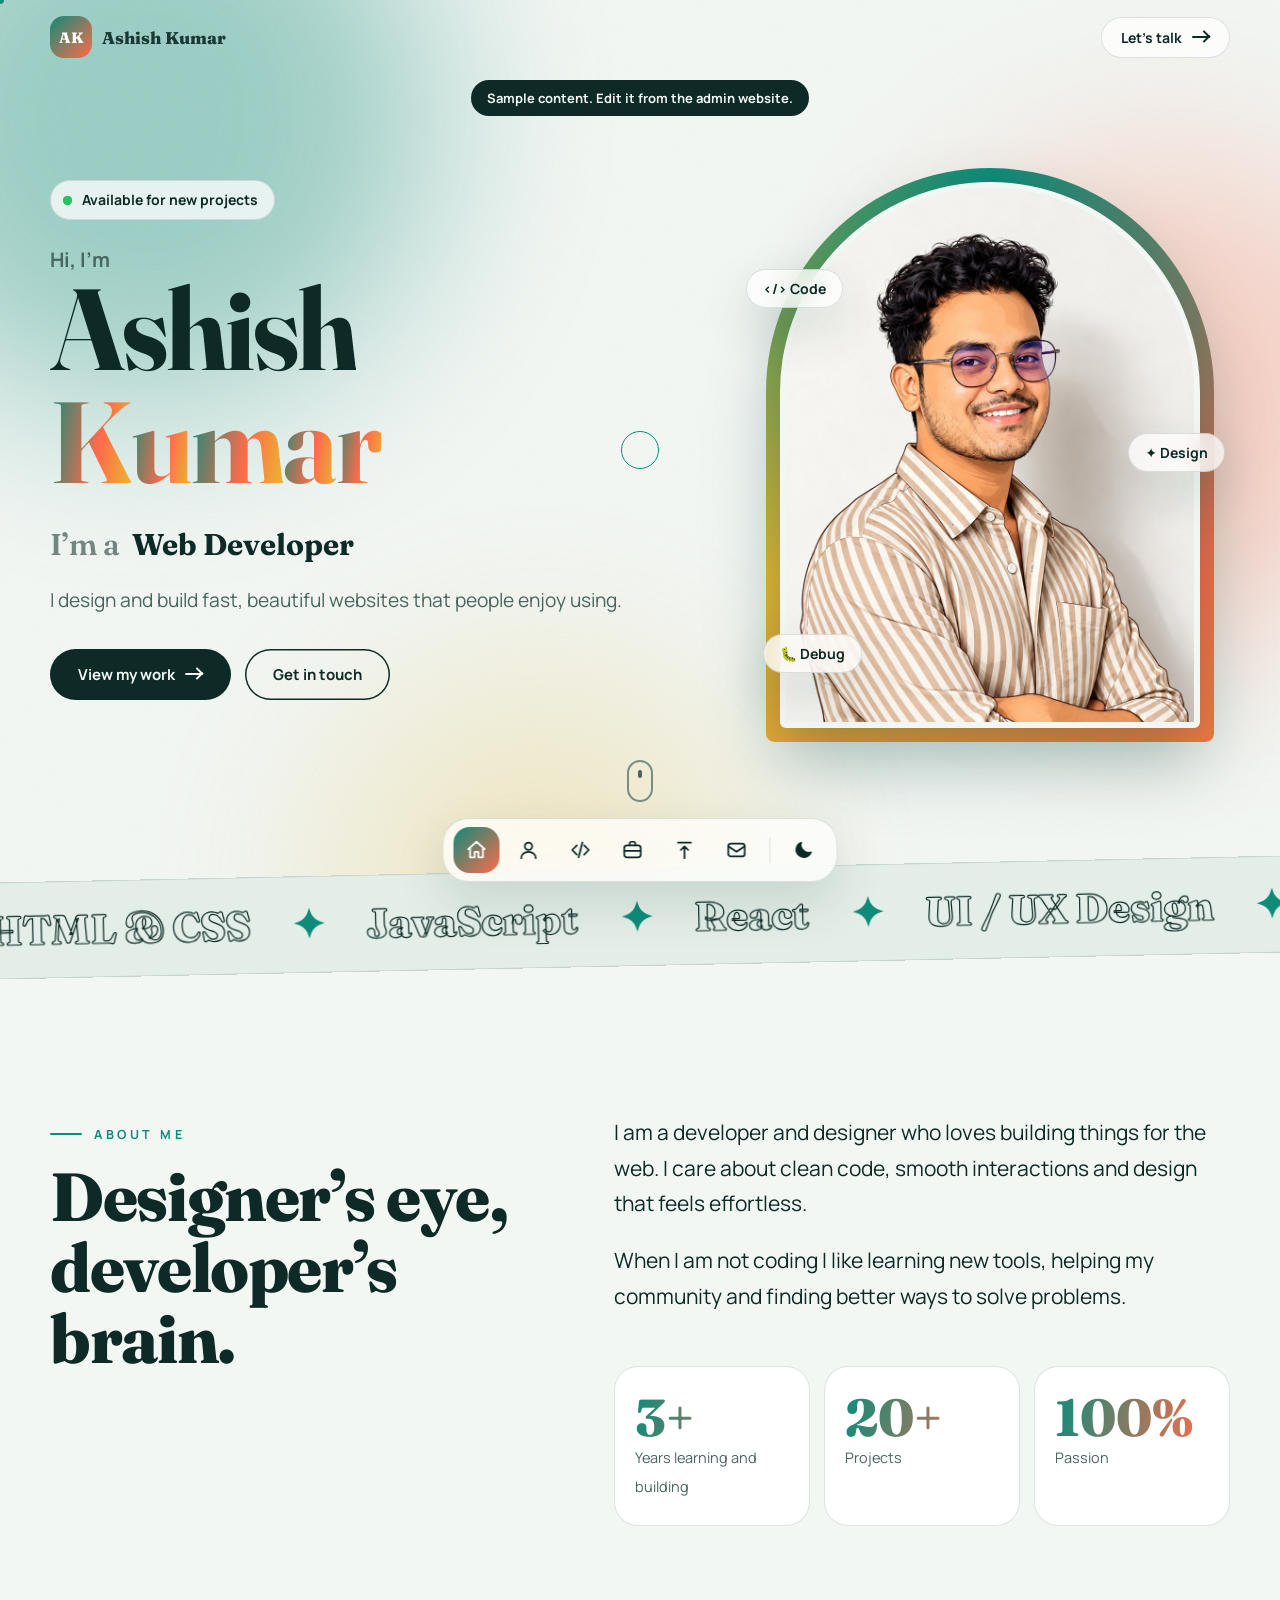
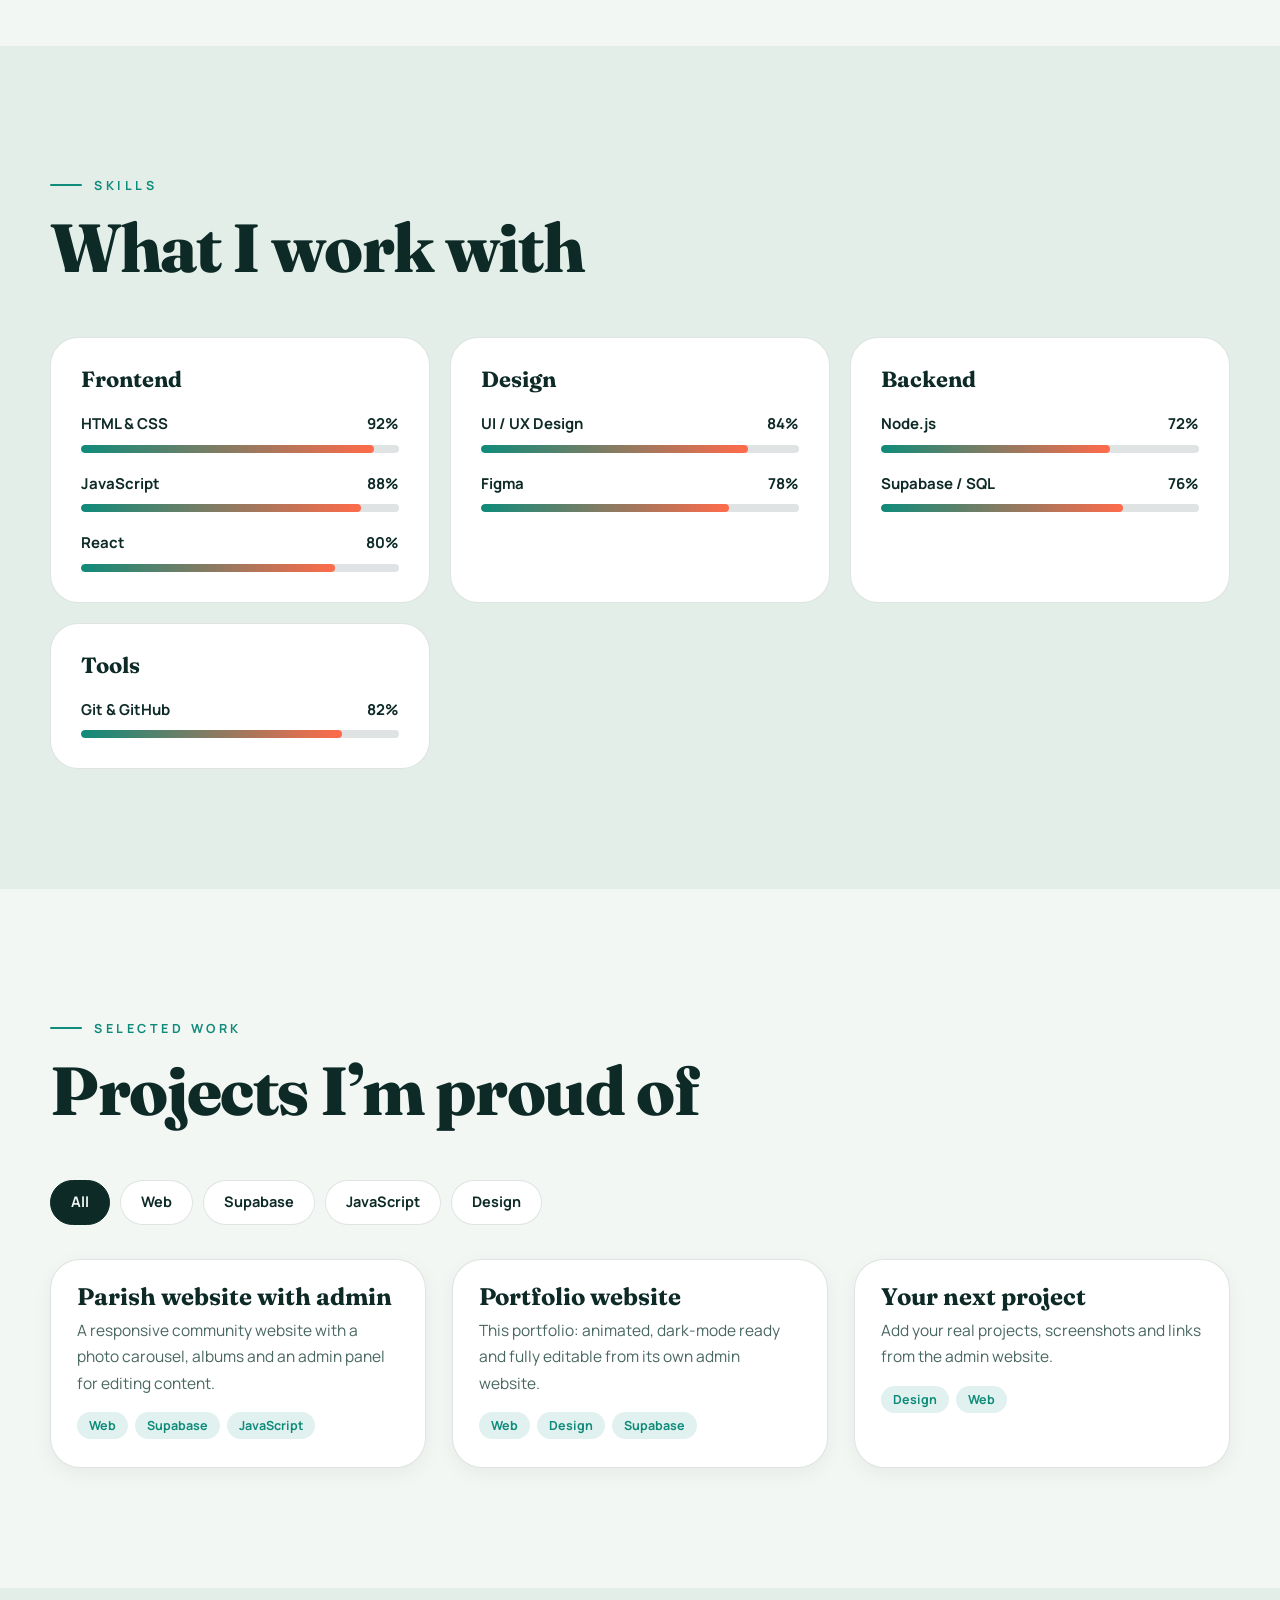
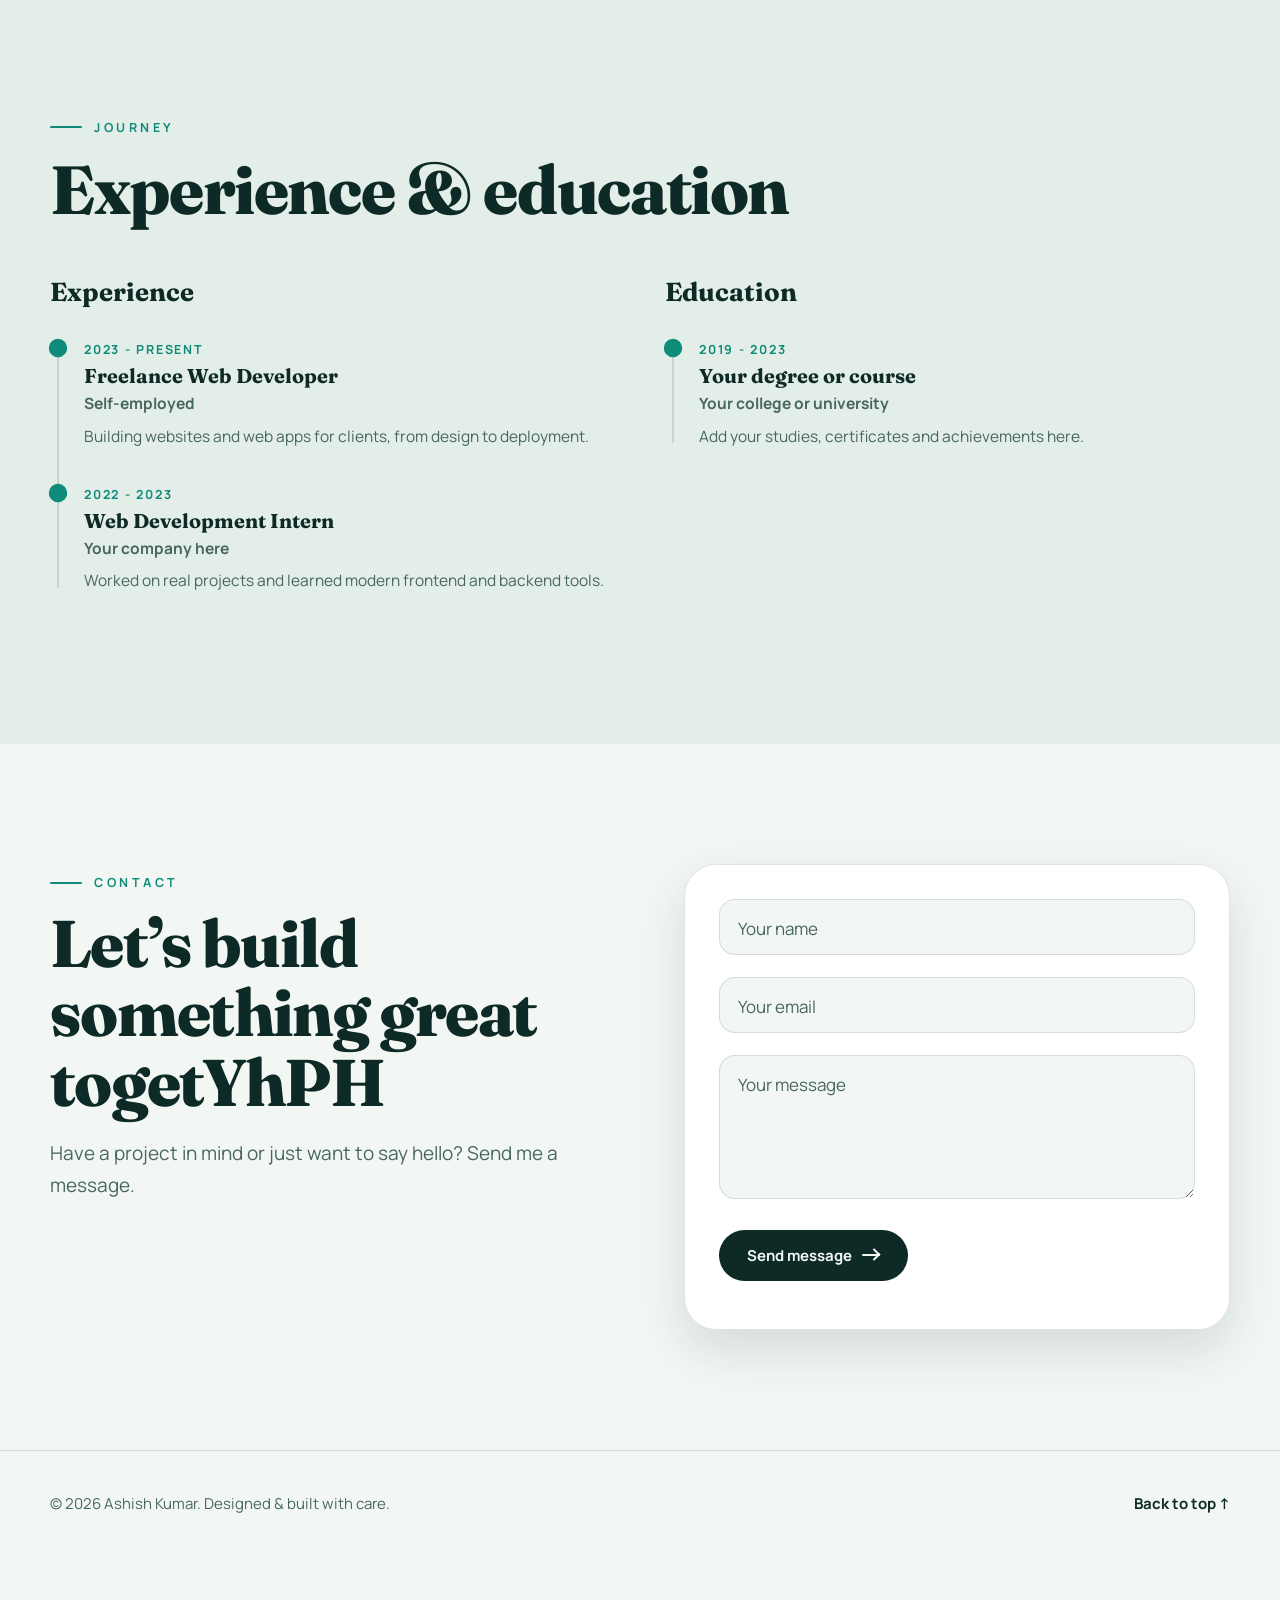
==== commit b28096bc: "commit" ====
--- a/website/index.html
+++ b/website/index.html
@@ -6,7 +6,7 @@
     <meta name="viewport" content="width=device-width, initial-scale=1, viewport-fit=cover">
     <title>Ashish Kumar | Web Developer & Designer</title>
     <meta name="description"
-        content="Portfolio of Ashish Kumar: web developer and designer building fast, beautiful, interactive websites.">
+        content="Portfolio of Ashish Kumar: web developer and designer, I build beautiful, interactive websites.">
     <meta name="theme-color" content="#07120f">
     <meta property="og:title" content="Ashish Kumar | Portfolio">
     <meta property="og:image" content="images/ashish.jpg">
@@ -97,7 +97,7 @@
                                 width="900" height="1599" fetchpriority="high"></div>
                     </div>
                     <span class="chip c1">&lt;/&gt; Code</span><span class="chip c2">✦ Design</span><span
-                        class="chip c3">⚡ Fast</span>
+                        class="chip c3">🐛 Debug</span>
                 </div>
             </div><a class="cue" href="#about" aria-label="Scroll down"><span></span></a>
         </section>
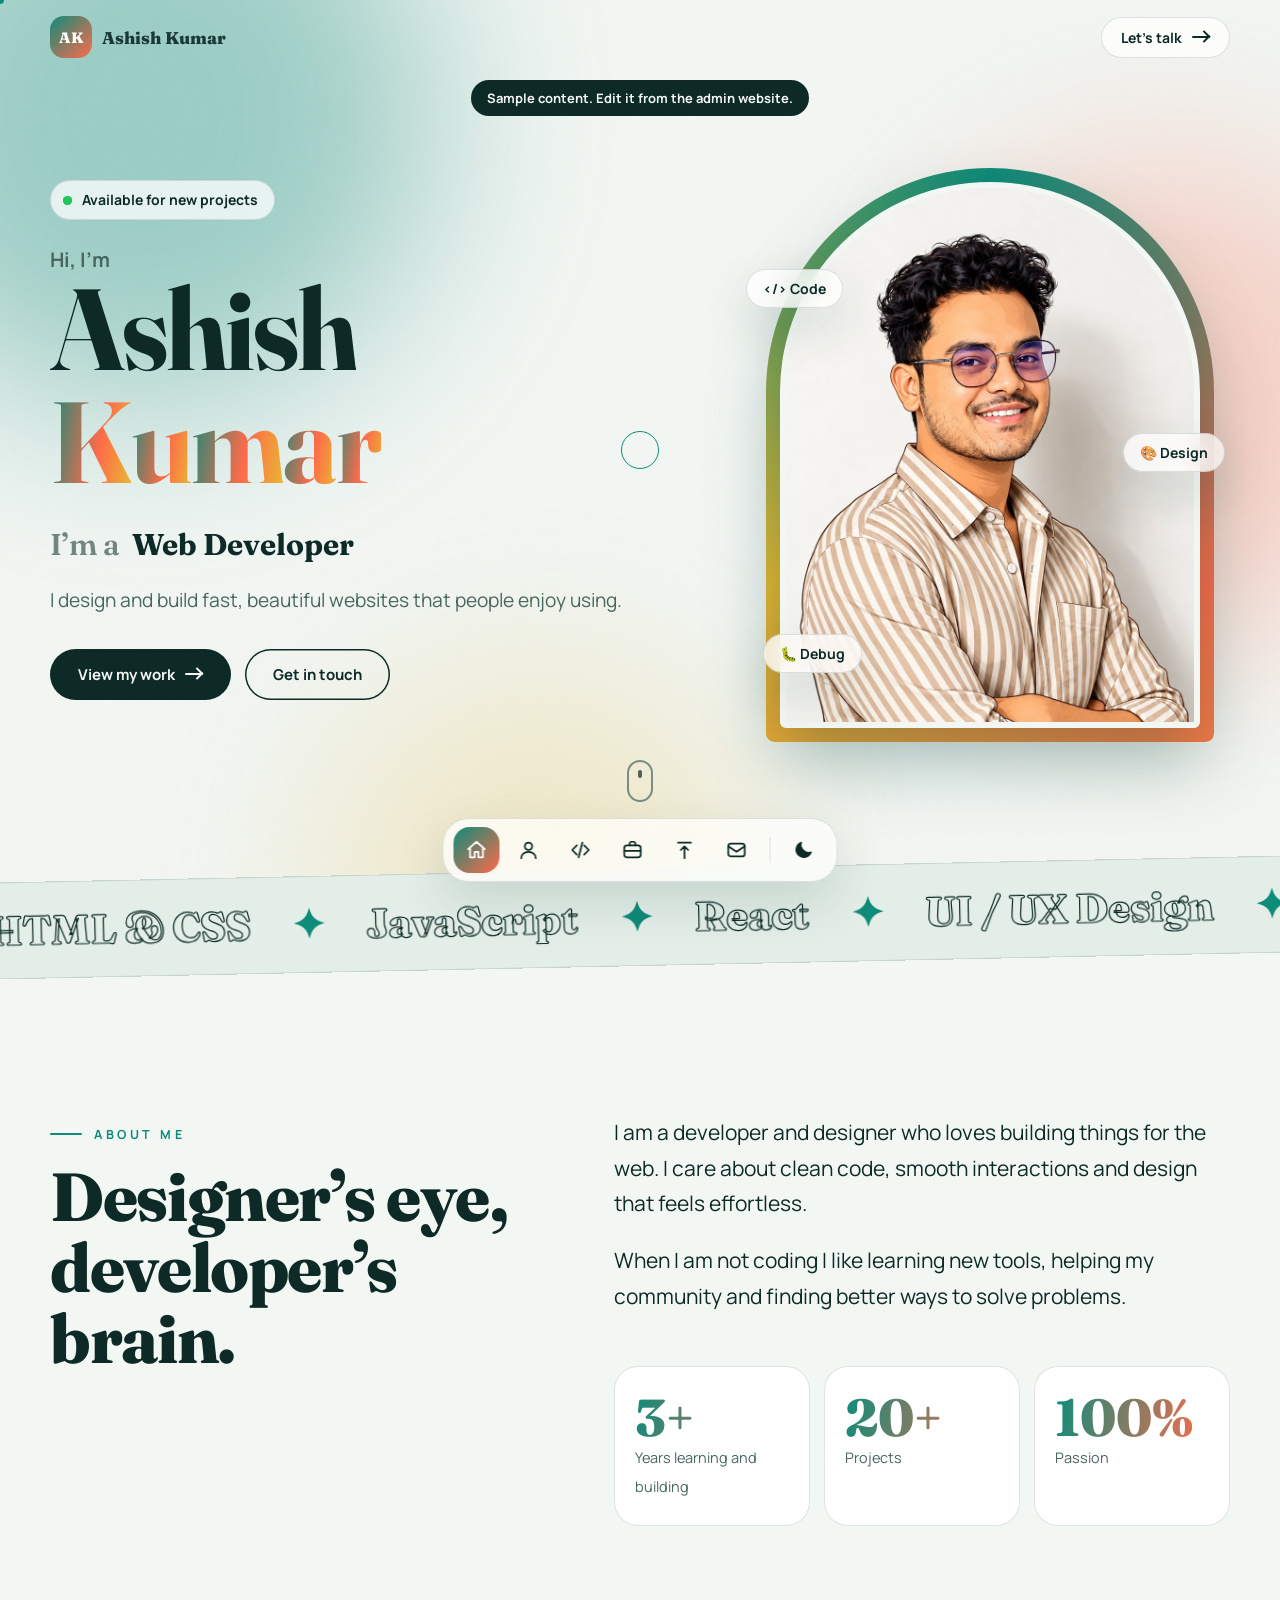
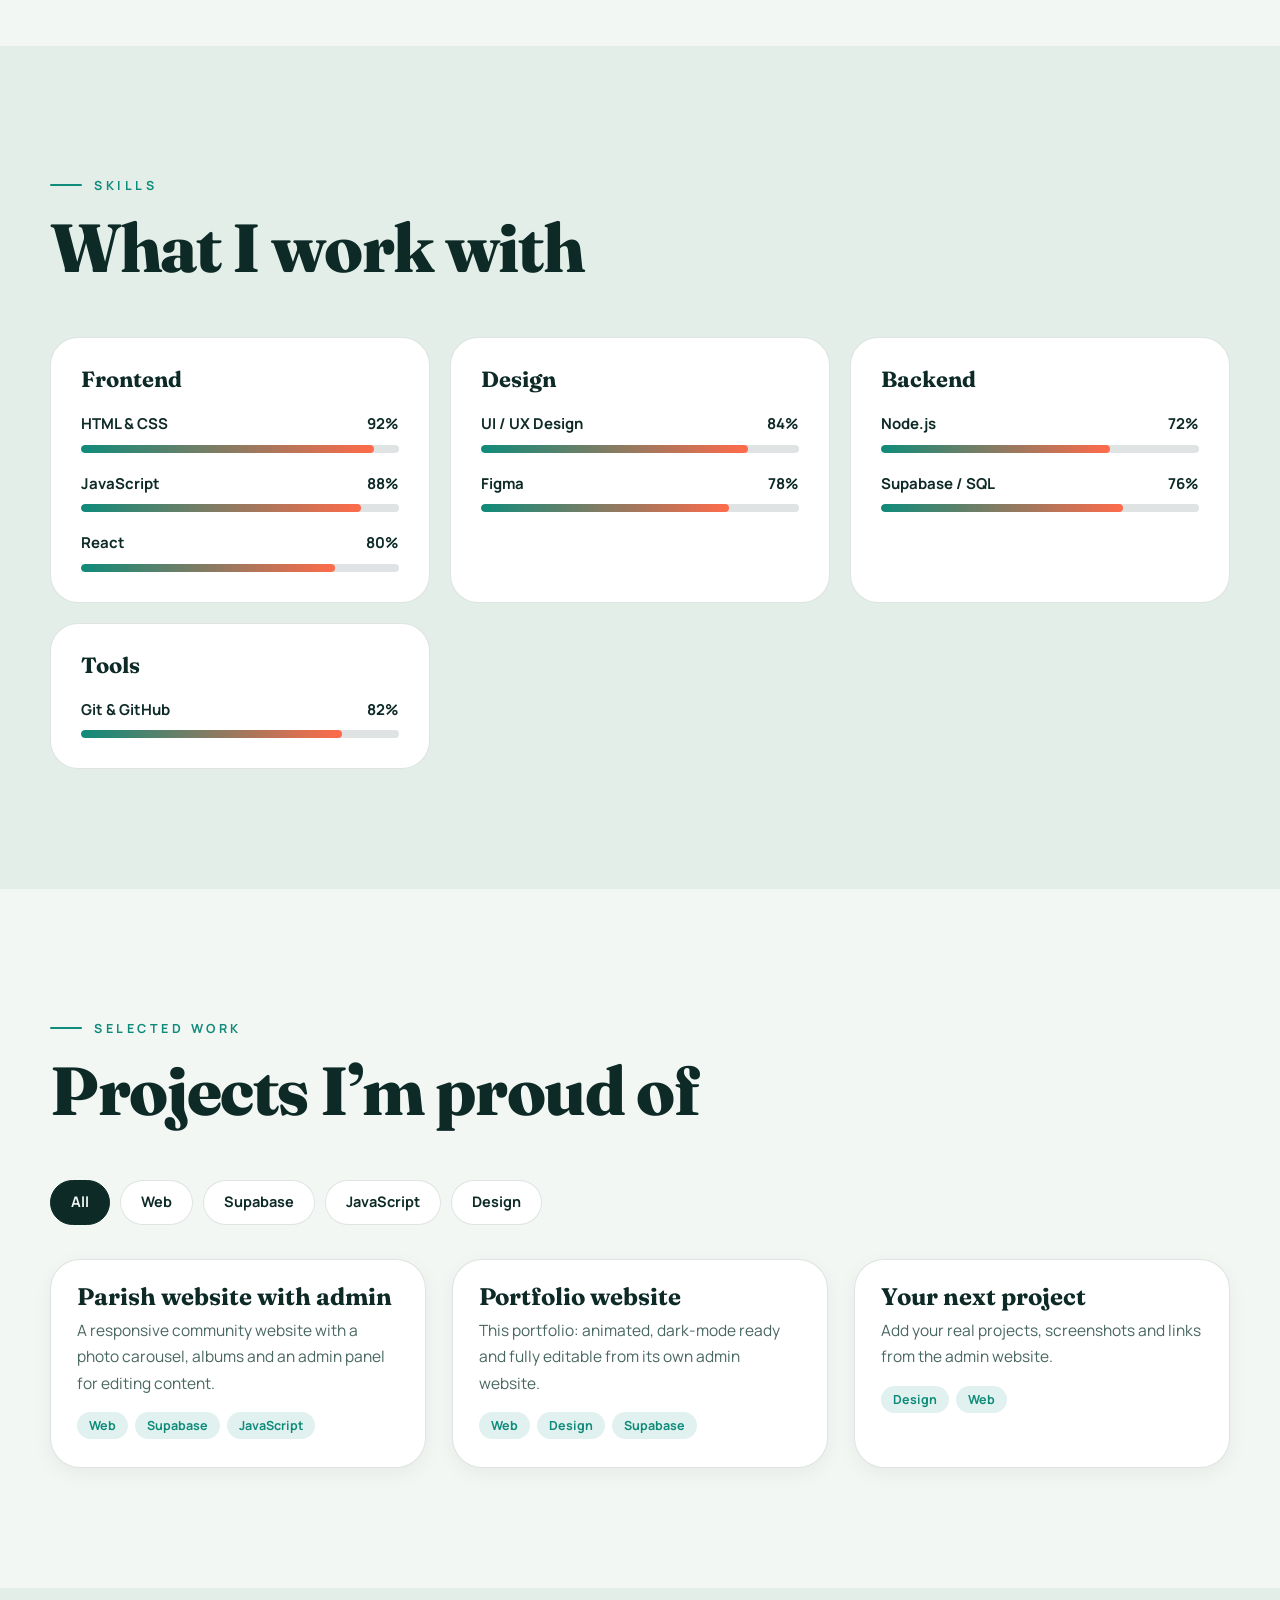
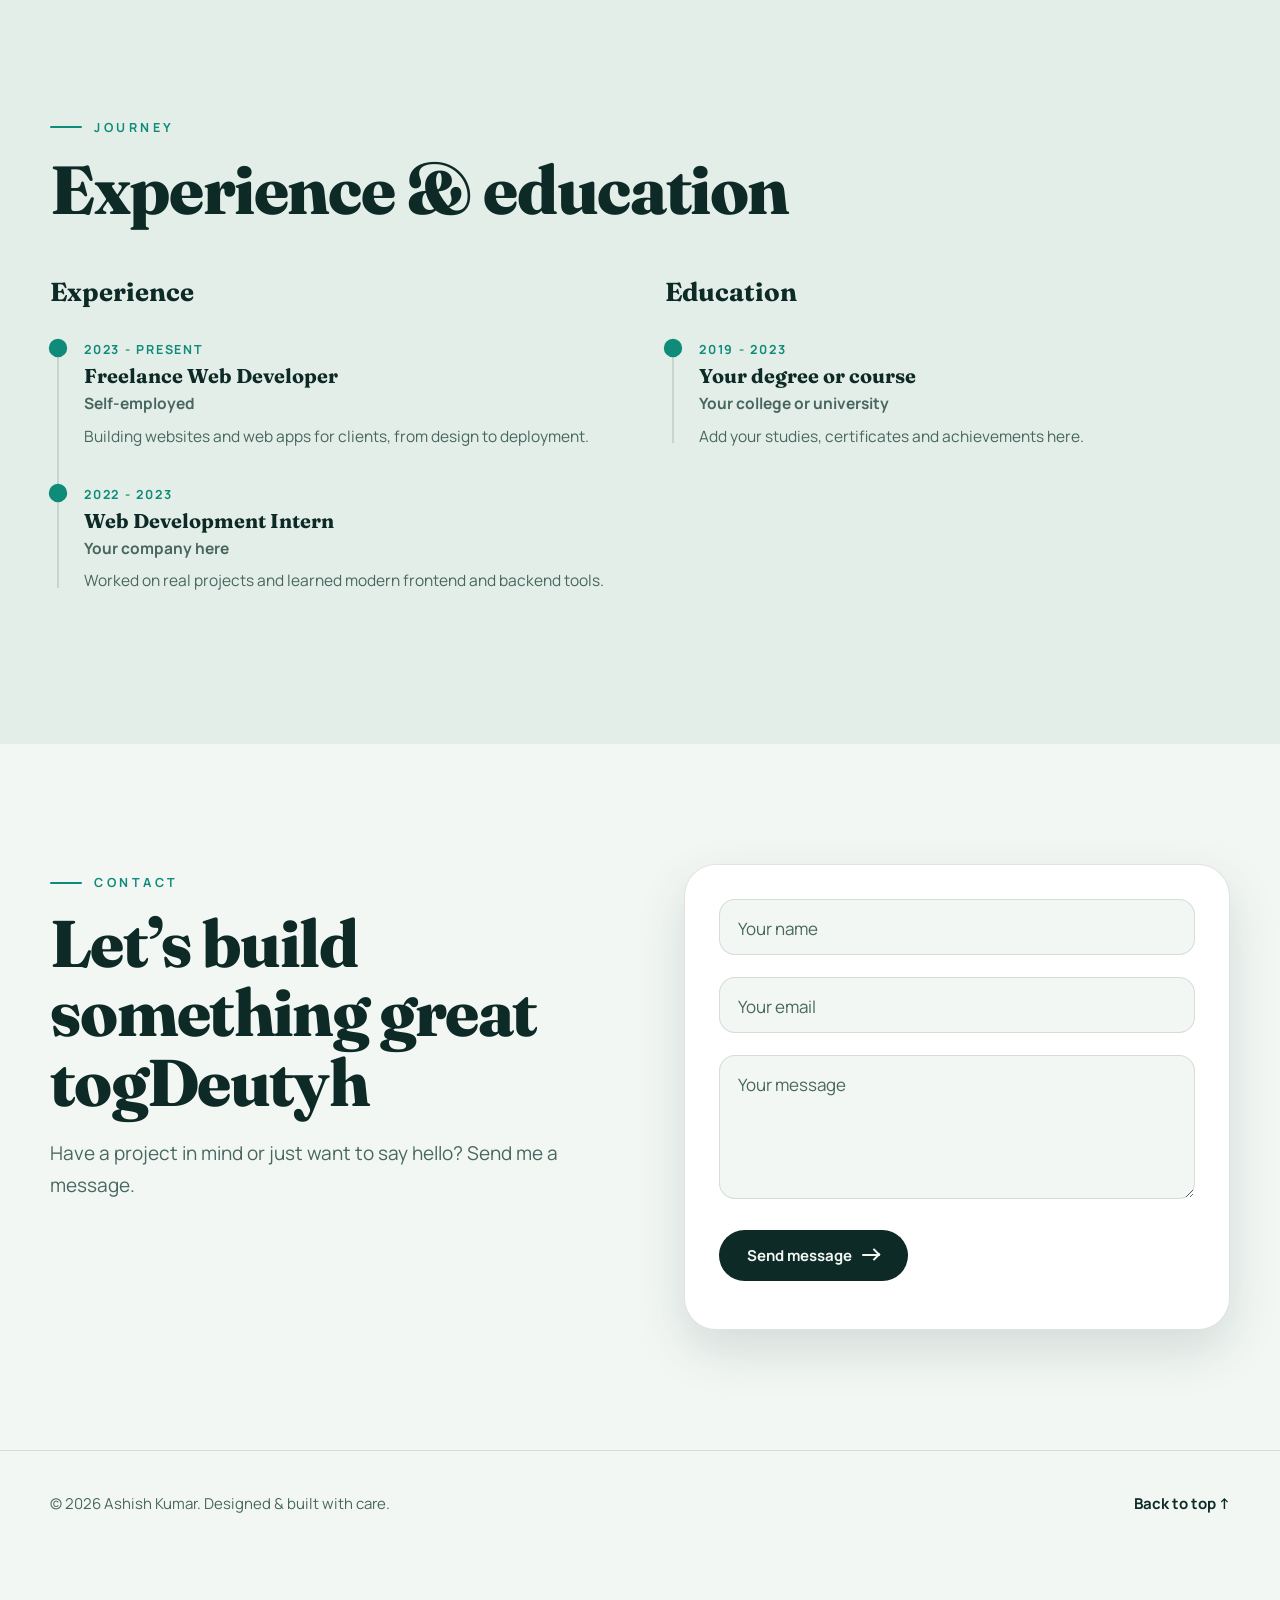
==== commit 13ffdd70: "commit" ====
--- a/website/index.html
+++ b/website/index.html
@@ -96,7 +96,7 @@
                         <div class="arch"><img id="hPhoto" src="images/ashish.jpg" alt="Portrait of Ashish Kumar"
                                 width="900" height="1599" fetchpriority="high"></div>
                     </div>
-                    <span class="chip c1">&lt;/&gt; Code</span><span class="chip c2">✦ Design</span><span
+                    <span class="chip c1">&lt;/&gt; Code</span><span class="chip c2">🎨 Design</span><span
                         class="chip c3">🐛 Debug</span>
                 </div>
             </div><a class="cue" href="#about" aria-label="Scroll down"><span></span></a>
